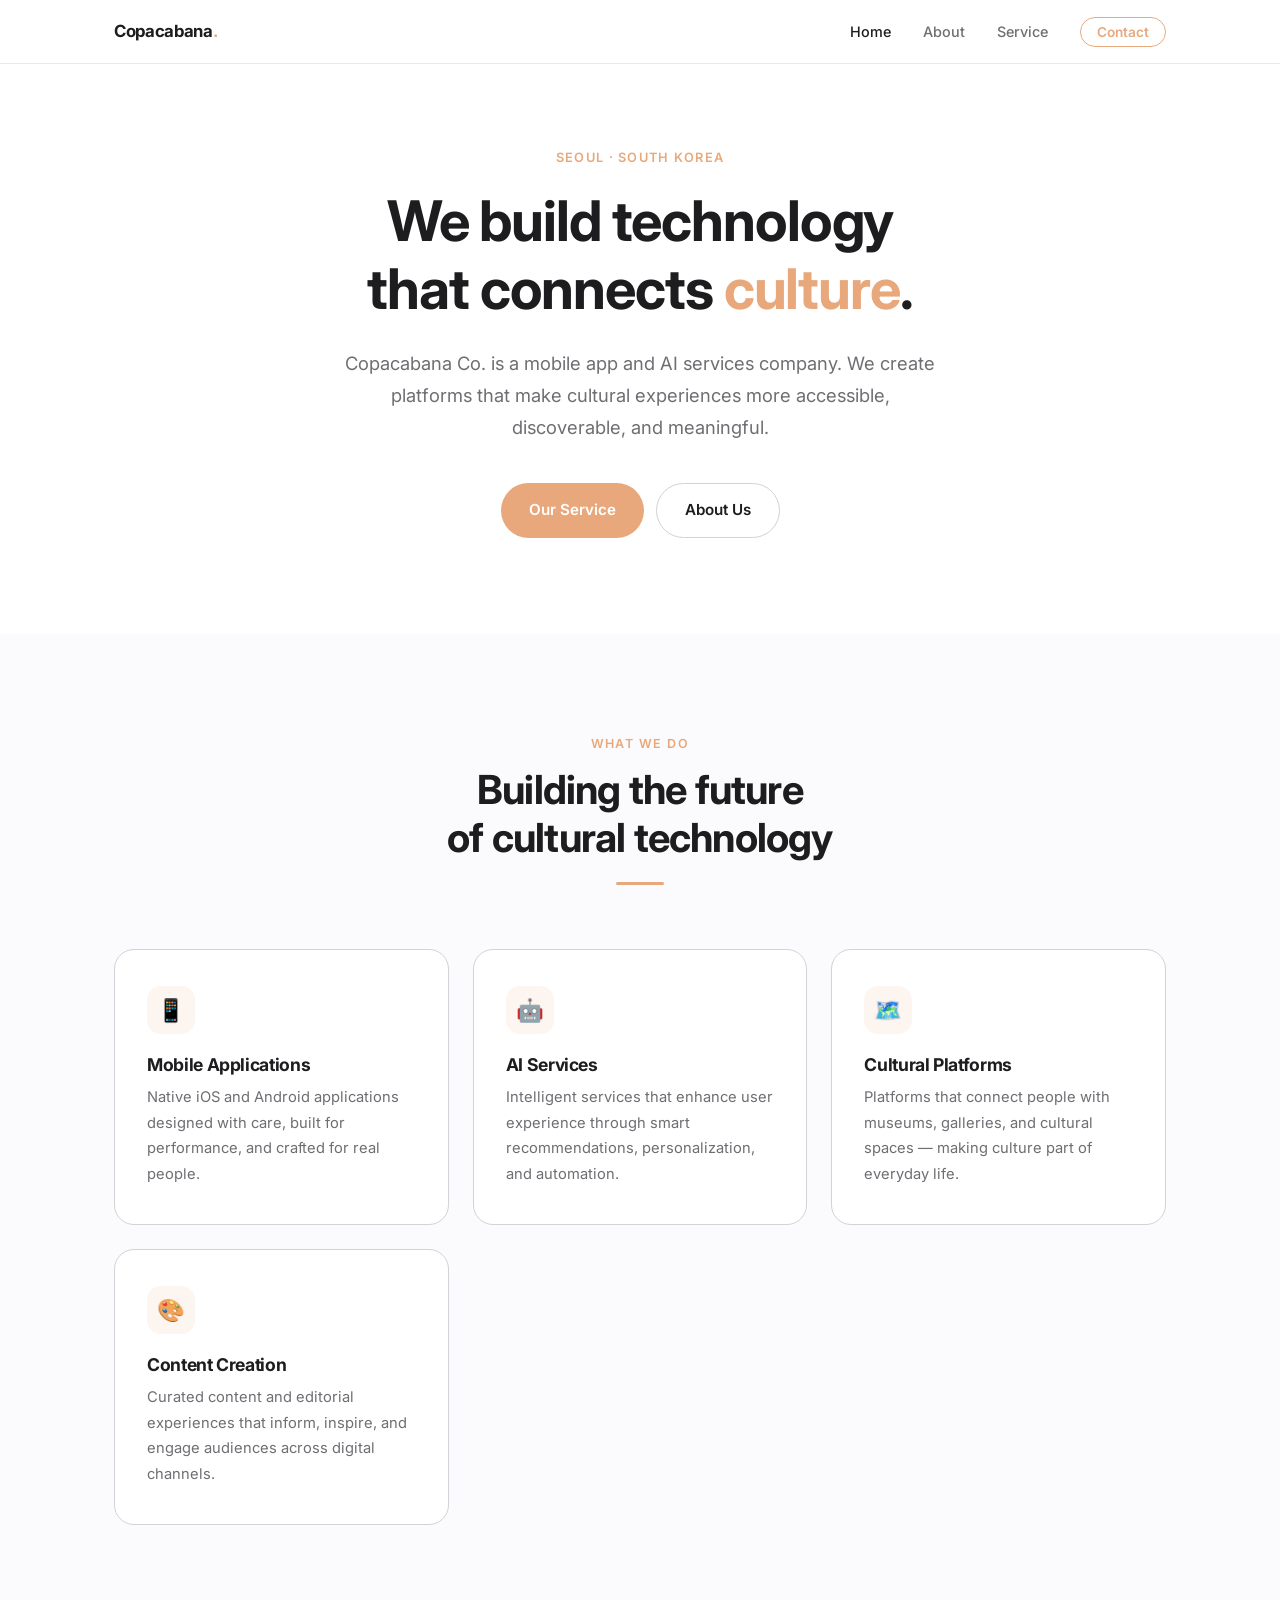
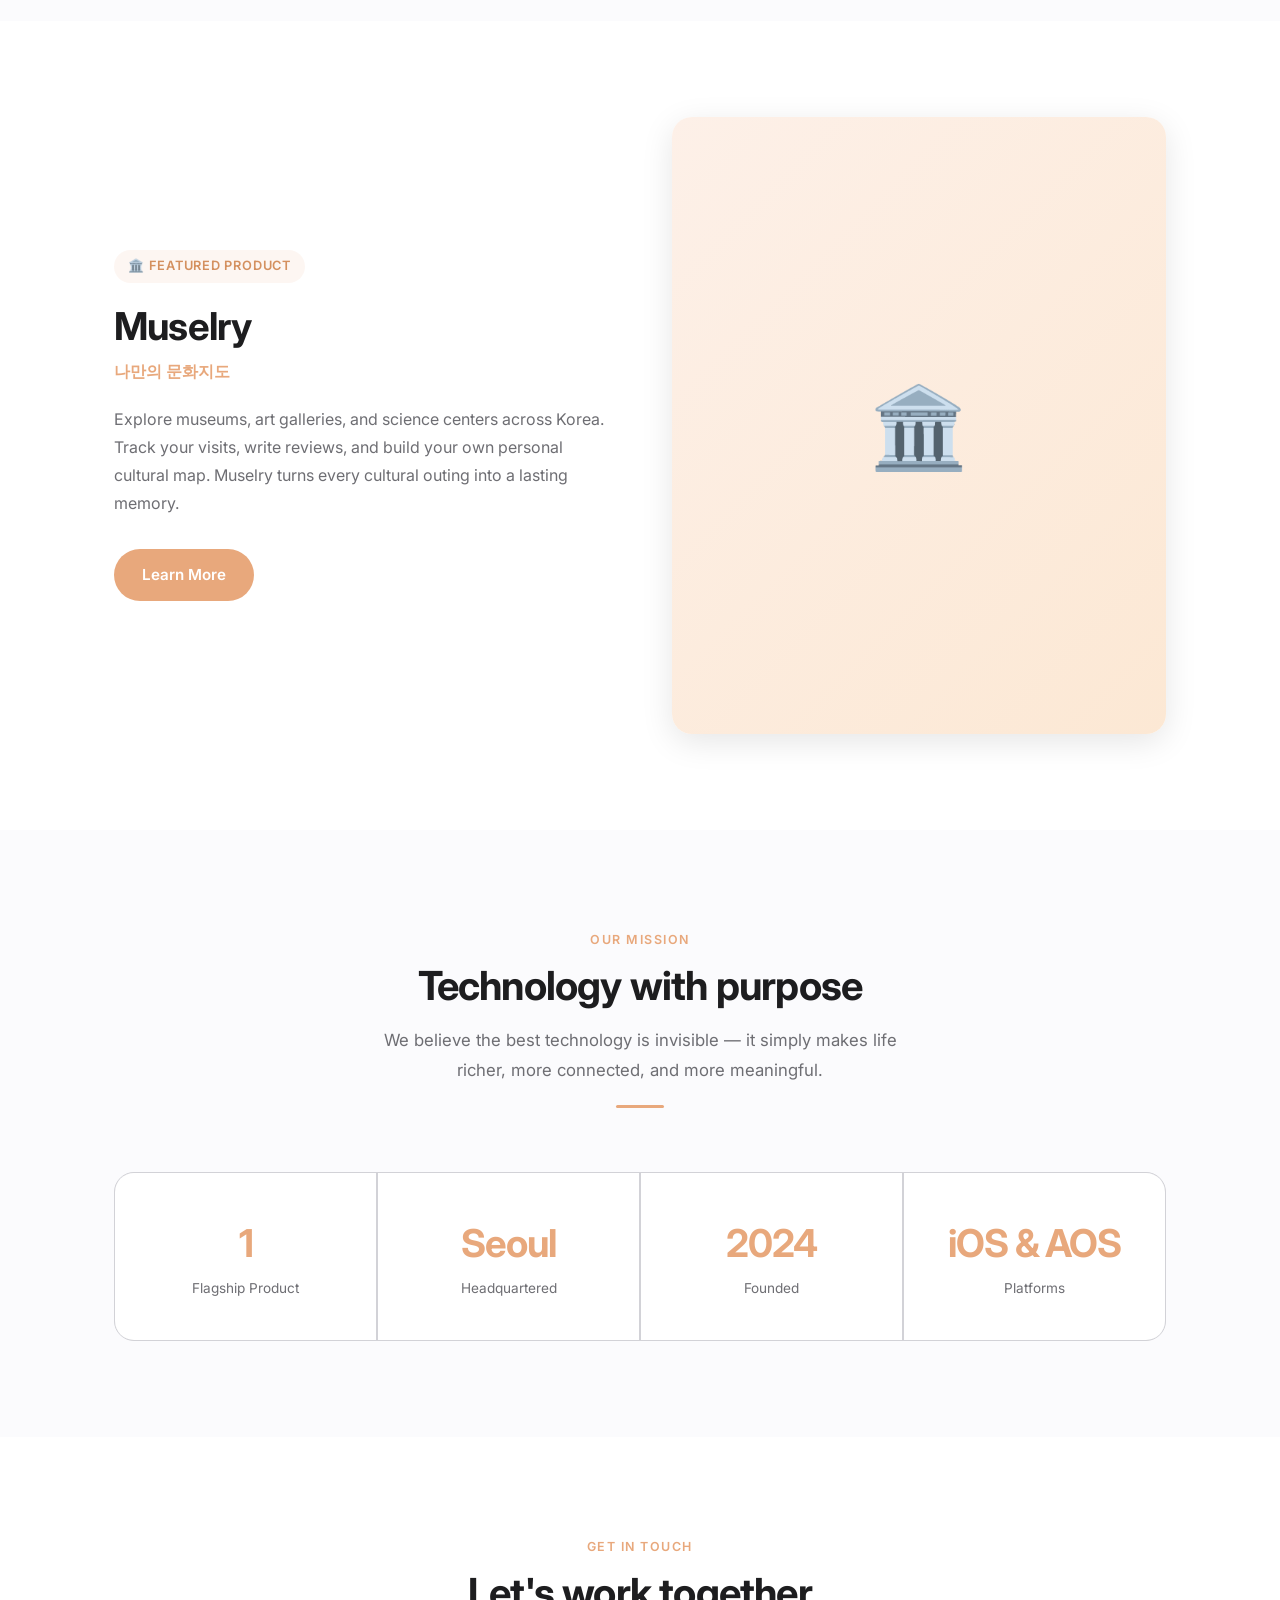
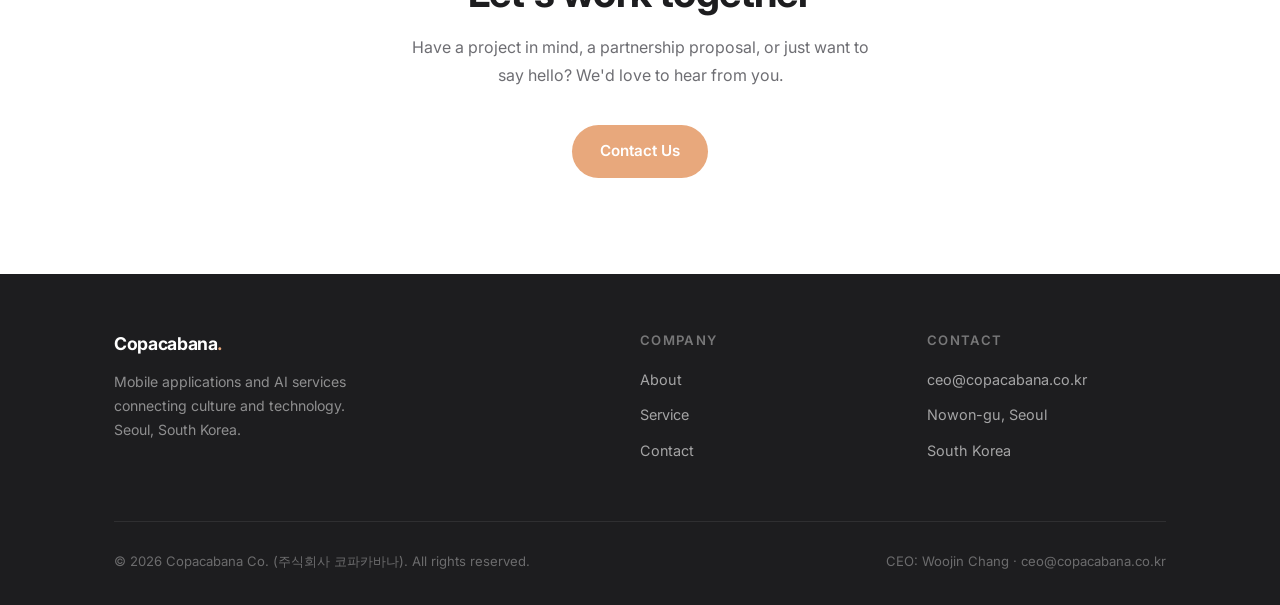
==== index.html @ 8cc41af8 "feat: initial commit — Copacabana Co. official website - index.html: Home page with hero, services, " ====
<!DOCTYPE html>
<html lang="en">
<head>
  <meta charset="UTF-8" />
  <meta name="viewport" content="width=device-width, initial-scale=1.0" />
  <title>Copacabana Co.</title>
  <meta name="description" content="Copacabana Co. develops AI services and cultural platforms including Muselry." />
  <meta name="author" content="Copacabana Co." />

  <!-- Open Graph -->
  <meta property="og:type"        content="website" />
  <meta property="og:url"         content="https://copacabana.co.kr/" />
  <meta property="og:title"       content="Copacabana Co." />
  <meta property="og:description" content="Copacabana Co. develops AI services and cultural platforms including Muselry." />
  <meta property="og:image"       content="https://copacabana.co.kr/assets/images/og-image.png" />

  <!-- Twitter Card -->
  <meta name="twitter:card"        content="summary_large_image" />
  <meta name="twitter:title"       content="Copacabana Co." />
  <meta name="twitter:description" content="Copacabana Co. develops AI services and cultural platforms including Muselry." />

  <!-- Favicon -->
  <link rel="icon" type="image/svg+xml" href="assets/images/favicon.svg" />

  <!-- Fonts -->
  <link rel="preconnect" href="https://fonts.googleapis.com" />
  <link rel="preconnect" href="https://fonts.gstatic.com" crossorigin />
  <link href="https://fonts.googleapis.com/css2?family=Inter:wght@400;500;600;700&display=swap" rel="stylesheet" />

  <!-- Stylesheet -->
  <link rel="stylesheet" href="assets/css/style.css" />
</head>
<body>

  <!-- ===== Navigation ===== -->
  <nav class="nav" role="navigation" aria-label="Main navigation">
    <div class="nav-inner">
      <a href="index.html" class="nav-logo">Copacabana<span>.</span></a>
      <ul class="nav-links" role="list">
        <li><a href="index.html" class="active">Home</a></li>
        <li><a href="about.html">About</a></li>
        <li><a href="service.html">Service</a></li>
        <li><a href="contact.html" class="nav-cta">Contact</a></li>
      </ul>
      <button class="nav-toggle" aria-label="Toggle menu" aria-expanded="false">
        <span></span><span></span><span></span>
      </button>
    </div>
  </nav>

  <!-- ===== Hero ===== -->
  <section class="hero">
    <div class="container">
      <span class="hero-eyebrow">Seoul · South Korea</span>
      <h1>We build technology<br>that connects <em>culture</em>.</h1>
      <p class="hero-desc">
        Copacabana Co. is a mobile app and AI services company.
        We create platforms that make cultural experiences more accessible, discoverable, and meaningful.
      </p>
      <div class="btn-group">
        <a href="service.html" class="btn btn-primary">Our Service</a>
        <a href="about.html" class="btn btn-secondary">About Us</a>
      </div>
    </div>
  </section>

  <!-- ===== What We Do ===== -->
  <section class="alt-bg">
    <div class="container">
      <div class="section-header">
        <span class="section-eyebrow">What We Do</span>
        <h2>Building the future<br>of cultural technology</h2>
        <div class="divider"></div>
      </div>
      <div class="card-grid">
        <div class="card">
          <div class="card-icon">📱</div>
          <h3>Mobile Applications</h3>
          <p>Native iOS and Android applications designed with care, built for performance, and crafted for real people.</p>
        </div>
        <div class="card">
          <div class="card-icon">🤖</div>
          <h3>AI Services</h3>
          <p>Intelligent services that enhance user experience through smart recommendations, personalization, and automation.</p>
        </div>
        <div class="card">
          <div class="card-icon">🗺️</div>
          <h3>Cultural Platforms</h3>
          <p>Platforms that connect people with museums, galleries, and cultural spaces — making culture part of everyday life.</p>
        </div>
        <div class="card">
          <div class="card-icon">🎨</div>
          <h3>Content Creation</h3>
          <p>Curated content and editorial experiences that inform, inspire, and engage audiences across digital channels.</p>
        </div>
      </div>
    </div>
  </section>

  <!-- ===== Muselry Feature ===== -->
  <section>
    <div class="container">
      <div class="muselry-block">
        <div class="muselry-content">
          <div class="muselry-badge">🏛️ Featured Product</div>
          <h2 class="muselry-title">Muselry</h2>
          <p class="muselry-subtitle">나만의 문화지도</p>
          <p class="muselry-desc">
            Explore museums, art galleries, and science centers across Korea.
            Track your visits, write reviews, and build your own personal cultural map.
            Muselry turns every cultural outing into a lasting memory.
          </p>
          <div class="btn-group" style="justify-content: flex-start;">
            <a href="service.html" class="btn btn-primary">Learn More</a>
          </div>
        </div>
        <div class="muselry-visual" aria-hidden="true">🏛️</div>
      </div>
    </div>
  </section>

  <!-- ===== Mission ===== -->
  <section class="alt-bg">
    <div class="container">
      <div class="section-header">
        <span class="section-eyebrow">Our Mission</span>
        <h2>Technology with purpose</h2>
        <p>We believe the best technology is invisible — it simply makes life richer, more connected, and more meaningful.</p>
        <div class="divider"></div>
      </div>
      <div class="stats-grid">
        <div class="stat-item">
          <span class="stat-number">1</span>
          <span class="stat-label">Flagship Product</span>
        </div>
        <div class="stat-item">
          <span class="stat-number">Seoul</span>
          <span class="stat-label">Headquartered</span>
        </div>
        <div class="stat-item">
          <span class="stat-number">2024</span>
          <span class="stat-label">Founded</span>
        </div>
        <div class="stat-item">
          <span class="stat-number">iOS &amp; AOS</span>
          <span class="stat-label">Platforms</span>
        </div>
      </div>
    </div>
  </section>

  <!-- ===== CTA ===== -->
  <section style="text-align: center;">
    <div class="container">
      <span class="section-eyebrow">Get in Touch</span>
      <h2 style="margin-bottom: 16px;">Let's work together</h2>
      <p style="max-width: 480px; margin: 0 auto 36px;">
        Have a project in mind, a partnership proposal, or just want to say hello?
        We'd love to hear from you.
      </p>
      <a href="contact.html" class="btn btn-primary">Contact Us</a>
    </div>
  </section>

  <!-- ===== Footer ===== -->
  <footer class="footer">
    <div class="container">
      <div class="footer-inner">
        <div class="footer-brand">
          <a href="index.html" class="nav-logo">Copacabana<span style="color: var(--accent);">.</span></a>
          <p>Mobile applications and AI services<br>connecting culture and technology.<br>Seoul, South Korea.</p>
        </div>
        <div class="footer-col">
          <h5>Company</h5>
          <ul>
            <li><a href="about.html">About</a></li>
            <li><a href="service.html">Service</a></li>
            <li><a href="contact.html">Contact</a></li>
          </ul>
        </div>
        <div class="footer-col">
          <h5>Contact</h5>
          <ul>
            <li><a href="mailto:ceo@copacabana.co.kr">ceo@copacabana.co.kr</a></li>
            <li><span style="font-size:0.9rem;">Nowon-gu, Seoul</span></li>
            <li><span style="font-size:0.9rem;">South Korea</span></li>
          </ul>
        </div>
      </div>
      <div class="footer-bottom">
        <p>© 2026 Copacabana Co. (주식회사 코파카바나). All rights reserved.</p>
        <p>CEO: Woojin Chang · <a href="mailto:ceo@copacabana.co.kr">ceo@copacabana.co.kr</a></p>
      </div>
    </div>
  </footer>

  <script src="assets/js/main.js"></script>
</body>
</html>
---- assets/css/style.css ----
/* ============================================================
   Copacabana Co. — Main Stylesheet
   Design: Apple-inspired, minimal, white base
   Accent: #E8A87C
   Font: Inter (Google Fonts, OFL license)
   ============================================================ */

/* ---------- Reset & Base ---------- */
*, *::before, *::after {
  box-sizing: border-box;
  margin: 0;
  padding: 0;
}

:root {
  --accent:       #E8A87C;
  --accent-dark:  #d4905f;
  --text-primary: #1d1d1f;
  --text-secondary: #6e6e73;
  --text-tertiary: #a1a1a6;
  --bg-white:     #ffffff;
  --bg-light:     #f5f5f7;
  --bg-section:   #fbfbfd;
  --border:       #d2d2d7;
  --radius-sm:    8px;
  --radius-md:    14px;
  --radius-lg:    20px;
  --shadow-sm:    0 2px 8px rgba(0,0,0,0.06);
  --shadow-md:    0 8px 32px rgba(0,0,0,0.10);
  --max-width:    1100px;
  --nav-height:   64px;
  --transition:   0.25s cubic-bezier(0.4, 0, 0.2, 1);
}

html {
  scroll-behavior: smooth;
  -webkit-text-size-adjust: 100%;
}

body {
  font-family: 'Inter', -apple-system, BlinkMacSystemFont, 'Segoe UI', sans-serif;
  font-size: 16px;
  line-height: 1.6;
  color: var(--text-primary);
  background: var(--bg-white);
  -webkit-font-smoothing: antialiased;
}

a {
  color: inherit;
  text-decoration: none;
}

img {
  max-width: 100%;
  display: block;
}

ul, ol {
  list-style: none;
}

/* ---------- Typography ---------- */
h1, h2, h3, h4 {
  font-weight: 700;
  letter-spacing: -0.02em;
  line-height: 1.2;
}

h1 { font-size: clamp(2rem, 5vw, 3.5rem); }
h2 { font-size: clamp(1.6rem, 3.5vw, 2.5rem); }
h3 { font-size: clamp(1.2rem, 2.5vw, 1.6rem); }
h4 { font-size: 1.1rem; }

p {
  color: var(--text-secondary);
  line-height: 1.75;
}

/* ---------- Layout ---------- */
.container {
  width: 100%;
  max-width: var(--max-width);
  margin: 0 auto;
  padding: 0 24px;
}

section {
  padding: 96px 0;
}

section.alt-bg {
  background: var(--bg-section);
}

/* ---------- Navigation ---------- */
.nav {
  position: fixed;
  top: 0;
  left: 0;
  right: 0;
  height: var(--nav-height);
  background: rgba(255, 255, 255, 0.85);
  backdrop-filter: saturate(180%) blur(20px);
  -webkit-backdrop-filter: saturate(180%) blur(20px);
  border-bottom: 1px solid rgba(210, 210, 215, 0.5);
  z-index: 1000;
  transition: background var(--transition);
}

.nav-inner {
  display: flex;
  align-items: center;
  justify-content: space-between;
  height: 100%;
  max-width: var(--max-width);
  margin: 0 auto;
  padding: 0 24px;
}

.nav-logo {
  font-size: 1.05rem;
  font-weight: 700;
  letter-spacing: -0.02em;
  color: var(--text-primary);
}

.nav-logo span {
  color: var(--accent);
}

.nav-links {
  display: flex;
  align-items: center;
  gap: 32px;
}

.nav-links a {
  font-size: 0.9rem;
  font-weight: 500;
  color: var(--text-secondary);
  transition: color var(--transition);
}

.nav-links a:hover,
.nav-links a.active {
  color: var(--text-primary);
}

.nav-cta {
  font-size: 0.85rem !important;
  font-weight: 600 !important;
  color: var(--accent) !important;
  border: 1.5px solid var(--accent);
  padding: 6px 16px;
  border-radius: 20px;
  transition: background var(--transition), color var(--transition) !important;
}

.nav-cta:hover {
  background: var(--accent) !important;
  color: #fff !important;
}

/* Hamburger */
.nav-toggle {
  display: none;
  flex-direction: column;
  gap: 5px;
  cursor: pointer;
  background: none;
  border: none;
  padding: 4px;
}

.nav-toggle span {
  display: block;
  width: 22px;
  height: 2px;
  background: var(--text-primary);
  border-radius: 2px;
  transition: transform var(--transition), opacity var(--transition);
}

/* ---------- Hero ---------- */
.hero {
  padding: calc(var(--nav-height) + 80px) 0 96px;
  text-align: center;
  background: var(--bg-white);
}

.hero-eyebrow {
  display: inline-block;
  font-size: 0.8rem;
  font-weight: 600;
  letter-spacing: 0.1em;
  text-transform: uppercase;
  color: var(--accent);
  margin-bottom: 20px;
}

.hero h1 {
  margin-bottom: 24px;
  color: var(--text-primary);
}

.hero h1 em {
  font-style: normal;
  color: var(--accent);
}

.hero-desc {
  font-size: 1.15rem;
  max-width: 600px;
  margin: 0 auto 40px;
  color: var(--text-secondary);
}

.btn-group {
  display: flex;
  gap: 12px;
  justify-content: center;
  flex-wrap: wrap;
}

.btn {
  display: inline-flex;
  align-items: center;
  gap: 8px;
  padding: 14px 28px;
  border-radius: 980px;
  font-size: 0.95rem;
  font-weight: 600;
  cursor: pointer;
  transition: all var(--transition);
  border: none;
  text-decoration: none;
}

.btn-primary {
  background: var(--accent);
  color: #fff;
}

.btn-primary:hover {
  background: var(--accent-dark);
  transform: translateY(-1px);
  box-shadow: 0 6px 20px rgba(232, 168, 124, 0.4);
}

.btn-secondary {
  background: transparent;
  color: var(--text-primary);
  border: 1.5px solid var(--border);
}

.btn-secondary:hover {
  border-color: var(--text-secondary);
  transform: translateY(-1px);
}

/* ---------- Section Header ---------- */
.section-header {
  text-align: center;
  margin-bottom: 64px;
}

.section-eyebrow {
  display: inline-block;
  font-size: 0.78rem;
  font-weight: 600;
  letter-spacing: 0.12em;
  text-transform: uppercase;
  color: var(--accent);
  margin-bottom: 12px;
}

.section-header h2 {
  margin-bottom: 16px;
}

.section-header p {
  max-width: 560px;
  margin: 0 auto;
  font-size: 1.05rem;
}

/* ---------- Cards ---------- */
.card-grid {
  display: grid;
  grid-template-columns: repeat(auto-fit, minmax(280px, 1fr));
  gap: 24px;
}

.card {
  background: var(--bg-white);
  border: 1px solid var(--border);
  border-radius: var(--radius-lg);
  padding: 36px 32px;
  transition: box-shadow var(--transition), transform var(--transition);
}

.card:hover {
  box-shadow: var(--shadow-md);
  transform: translateY(-4px);
}

.card-icon {
  width: 48px;
  height: 48px;
  border-radius: var(--radius-md);
  background: rgba(232, 168, 124, 0.12);
  display: flex;
  align-items: center;
  justify-content: center;
  margin-bottom: 20px;
  font-size: 1.4rem;
}

.card h3 {
  font-size: 1.1rem;
  margin-bottom: 10px;
}

.card p {
  font-size: 0.92rem;
}

/* ---------- Service Feature Block ---------- */
.feature-list {
  display: grid;
  grid-template-columns: repeat(auto-fit, minmax(240px, 1fr));
  gap: 20px;
  margin-top: 48px;
}

.feature-item {
  display: flex;
  gap: 16px;
  align-items: flex-start;
  padding: 24px;
  background: var(--bg-white);
  border: 1px solid var(--border);
  border-radius: var(--radius-md);
  transition: box-shadow var(--transition);
}

.feature-item:hover {
  box-shadow: var(--shadow-sm);
}

.feature-icon {
  font-size: 1.5rem;
  flex-shrink: 0;
  margin-top: 2px;
}

.feature-text h4 {
  font-size: 0.95rem;
  margin-bottom: 6px;
}

.feature-text p {
  font-size: 0.85rem;
  line-height: 1.6;
}

/* ---------- Muselry Hero Block ---------- */
.muselry-block {
  display: grid;
  grid-template-columns: 1fr 1fr;
  gap: 64px;
  align-items: center;
}

.muselry-badge {
  display: inline-flex;
  align-items: center;
  gap: 8px;
  background: rgba(232, 168, 124, 0.1);
  color: var(--accent-dark);
  font-size: 0.8rem;
  font-weight: 600;
  letter-spacing: 0.06em;
  text-transform: uppercase;
  padding: 6px 14px;
  border-radius: 20px;
  margin-bottom: 20px;
}

.muselry-title {
  font-size: clamp(1.8rem, 3vw, 2.8rem);
  margin-bottom: 8px;
}

.muselry-subtitle {
  font-size: 1rem;
  color: var(--accent);
  font-weight: 600;
  margin-bottom: 20px;
}

.muselry-desc {
  font-size: 1rem;
  margin-bottom: 32px;
}

.muselry-visual {
  background: linear-gradient(135deg, #fdf0e8 0%, #fce8d4 100%);
  border-radius: var(--radius-lg);
  aspect-ratio: 4/5;
  display: flex;
  align-items: center;
  justify-content: center;
  font-size: 5rem;
  box-shadow: var(--shadow-md);
}

/* ---------- Stats ---------- */
.stats-grid {
  display: grid;
  grid-template-columns: repeat(auto-fit, minmax(180px, 1fr));
  gap: 2px;
  background: var(--border);
  border: 1px solid var(--border);
  border-radius: var(--radius-lg);
  overflow: hidden;
}

.stat-item {
  background: var(--bg-white);
  padding: 40px 32px;
  text-align: center;
}

.stat-number {
  font-size: 2.4rem;
  font-weight: 700;
  color: var(--accent);
  letter-spacing: -0.03em;
  display: block;
}

.stat-label {
  font-size: 0.85rem;
  color: var(--text-secondary);
  margin-top: 4px;
}

/* ---------- Contact ---------- */
.contact-grid {
  display: grid;
  grid-template-columns: 1fr 1fr;
  gap: 64px;
  align-items: start;
}

.contact-info-item {
  display: flex;
  gap: 16px;
  margin-bottom: 28px;
}

.contact-info-icon {
  width: 44px;
  height: 44px;
  border-radius: var(--radius-sm);
  background: rgba(232, 168, 124, 0.1);
  display: flex;
  align-items: center;
  justify-content: center;
  font-size: 1.2rem;
  flex-shrink: 0;
}

.contact-info-text strong {
  display: block;
  font-size: 0.85rem;
  font-weight: 600;
  color: var(--text-tertiary);
  text-transform: uppercase;
  letter-spacing: 0.08em;
  margin-bottom: 4px;
}

.contact-info-text span {
  font-size: 0.95rem;
  color: var(--text-primary);
}

.contact-form {
  background: var(--bg-light);
  border-radius: var(--radius-lg);
  padding: 40px;
}

.contact-form h3 {
  font-size: 1.2rem;
  margin-bottom: 24px;
}

.form-group {
  margin-bottom: 16px;
}

.form-group label {
  display: block;
  font-size: 0.85rem;
  font-weight: 500;
  color: var(--text-secondary);
  margin-bottom: 6px;
}

.form-group input,
.form-group textarea {
  width: 100%;
  padding: 12px 16px;
  border: 1px solid var(--border);
  border-radius: var(--radius-sm);
  font-family: inherit;
  font-size: 0.95rem;
  color: var(--text-primary);
  background: var(--bg-white);
  transition: border-color var(--transition), box-shadow var(--transition);
  outline: none;
}

.form-group input:focus,
.form-group textarea:focus {
  border-color: var(--accent);
  box-shadow: 0 0 0 3px rgba(232, 168, 124, 0.15);
}

.form-group textarea {
  resize: vertical;
  min-height: 120px;
}

/* ---------- Page Hero (inner pages) ---------- */
.page-hero {
  padding: calc(var(--nav-height) + 64px) 0 64px;
  background: var(--bg-section);
  text-align: center;
  border-bottom: 1px solid var(--border);
}

.page-hero h1 {
  font-size: clamp(1.8rem, 4vw, 2.8rem);
  margin-bottom: 16px;
}

.page-hero p {
  font-size: 1.05rem;
  max-width: 520px;
  margin: 0 auto;
}

/* ---------- Timeline ---------- */
.timeline {
  position: relative;
  padding-left: 32px;
  max-width: 640px;
  margin: 0 auto;
}

.timeline::before {
  content: '';
  position: absolute;
  left: 8px;
  top: 8px;
  bottom: 8px;
  width: 2px;
  background: var(--border);
}

.timeline-item {
  position: relative;
  margin-bottom: 36px;
}

.timeline-item::before {
  content: '';
  position: absolute;
  left: -28px;
  top: 6px;
  width: 10px;
  height: 10px;
  border-radius: 50%;
  background: var(--accent);
  border: 2px solid var(--bg-white);
  box-shadow: 0 0 0 2px var(--accent);
}

.timeline-year {
  font-size: 0.78rem;
  font-weight: 700;
  letter-spacing: 0.08em;
  color: var(--accent);
  text-transform: uppercase;
  margin-bottom: 4px;
}

.timeline-item h4 {
  font-size: 1rem;
  margin-bottom: 6px;
}

.timeline-item p {
  font-size: 0.9rem;
}

/* ---------- Footer ---------- */
.footer {
  background: var(--text-primary);
  color: rgba(255,255,255,0.6);
  padding: 56px 0 32px;
}

.footer-inner {
  display: grid;
  grid-template-columns: 2fr 1fr 1fr;
  gap: 48px;
  margin-bottom: 48px;
}

.footer-brand .nav-logo {
  color: #fff;
  font-size: 1.1rem;
  display: inline-block;
  margin-bottom: 12px;
}

.footer-brand p {
  font-size: 0.88rem;
  color: rgba(255,255,255,0.5);
  max-width: 280px;
  line-height: 1.7;
}

.footer-col h5 {
  font-size: 0.82rem;
  font-weight: 600;
  letter-spacing: 0.1em;
  text-transform: uppercase;
  color: rgba(255,255,255,0.4);
  margin-bottom: 16px;
}

.footer-col ul li {
  margin-bottom: 10px;
}

.footer-col ul li a {
  font-size: 0.9rem;
  color: rgba(255,255,255,0.6);
  transition: color var(--transition);
}

.footer-col ul li a:hover {
  color: #fff;
}

.footer-bottom {
  border-top: 1px solid rgba(255,255,255,0.08);
  padding-top: 28px;
  display: flex;
  align-items: center;
  justify-content: space-between;
  flex-wrap: wrap;
  gap: 12px;
}

.footer-bottom p {
  font-size: 0.82rem;
  color: rgba(255,255,255,0.35);
}

.footer-bottom a {
  color: rgba(255,255,255,0.35);
  transition: color var(--transition);
}

.footer-bottom a:hover {
  color: rgba(255,255,255,0.7);
}

/* ---------- Divider ---------- */
.divider {
  width: 48px;
  height: 3px;
  background: var(--accent);
  border-radius: 2px;
  margin: 20px auto 0;
}

/* ---------- Responsive ---------- */
@media (max-width: 900px) {
  .muselry-block,
  .contact-grid {
    grid-template-columns: 1fr;
    gap: 40px;
  }

  .muselry-visual {
    aspect-ratio: 16/9;
    font-size: 4rem;
  }

  .footer-inner {
    grid-template-columns: 1fr 1fr;
  }

  .footer-brand {
    grid-column: 1 / -1;
  }
}

@media (max-width: 640px) {
  section {
    padding: 64px 0;
  }

  .nav-links {
    display: none;
    position: fixed;
    top: var(--nav-height);
    left: 0;
    right: 0;
    background: rgba(255,255,255,0.97);
    backdrop-filter: blur(20px);
    flex-direction: column;
    gap: 0;
    padding: 16px 0 24px;
    border-bottom: 1px solid var(--border);
  }

  .nav-links.open {
    display: flex;
  }

  .nav-links a {
    padding: 14px 24px;
    font-size: 1rem;
    width: 100%;
  }

  .nav-cta {
    margin: 8px 24px 0;
    text-align: center;
    border-radius: var(--radius-sm) !important;
    padding: 12px 24px !important;
  }

  .nav-toggle {
    display: flex;
  }

  .footer-inner {
    grid-template-columns: 1fr;
    gap: 32px;
  }

  .stats-grid {
    grid-template-columns: 1fr 1fr;
  }

  .card-grid {
    grid-template-columns: 1fr;
  }
}
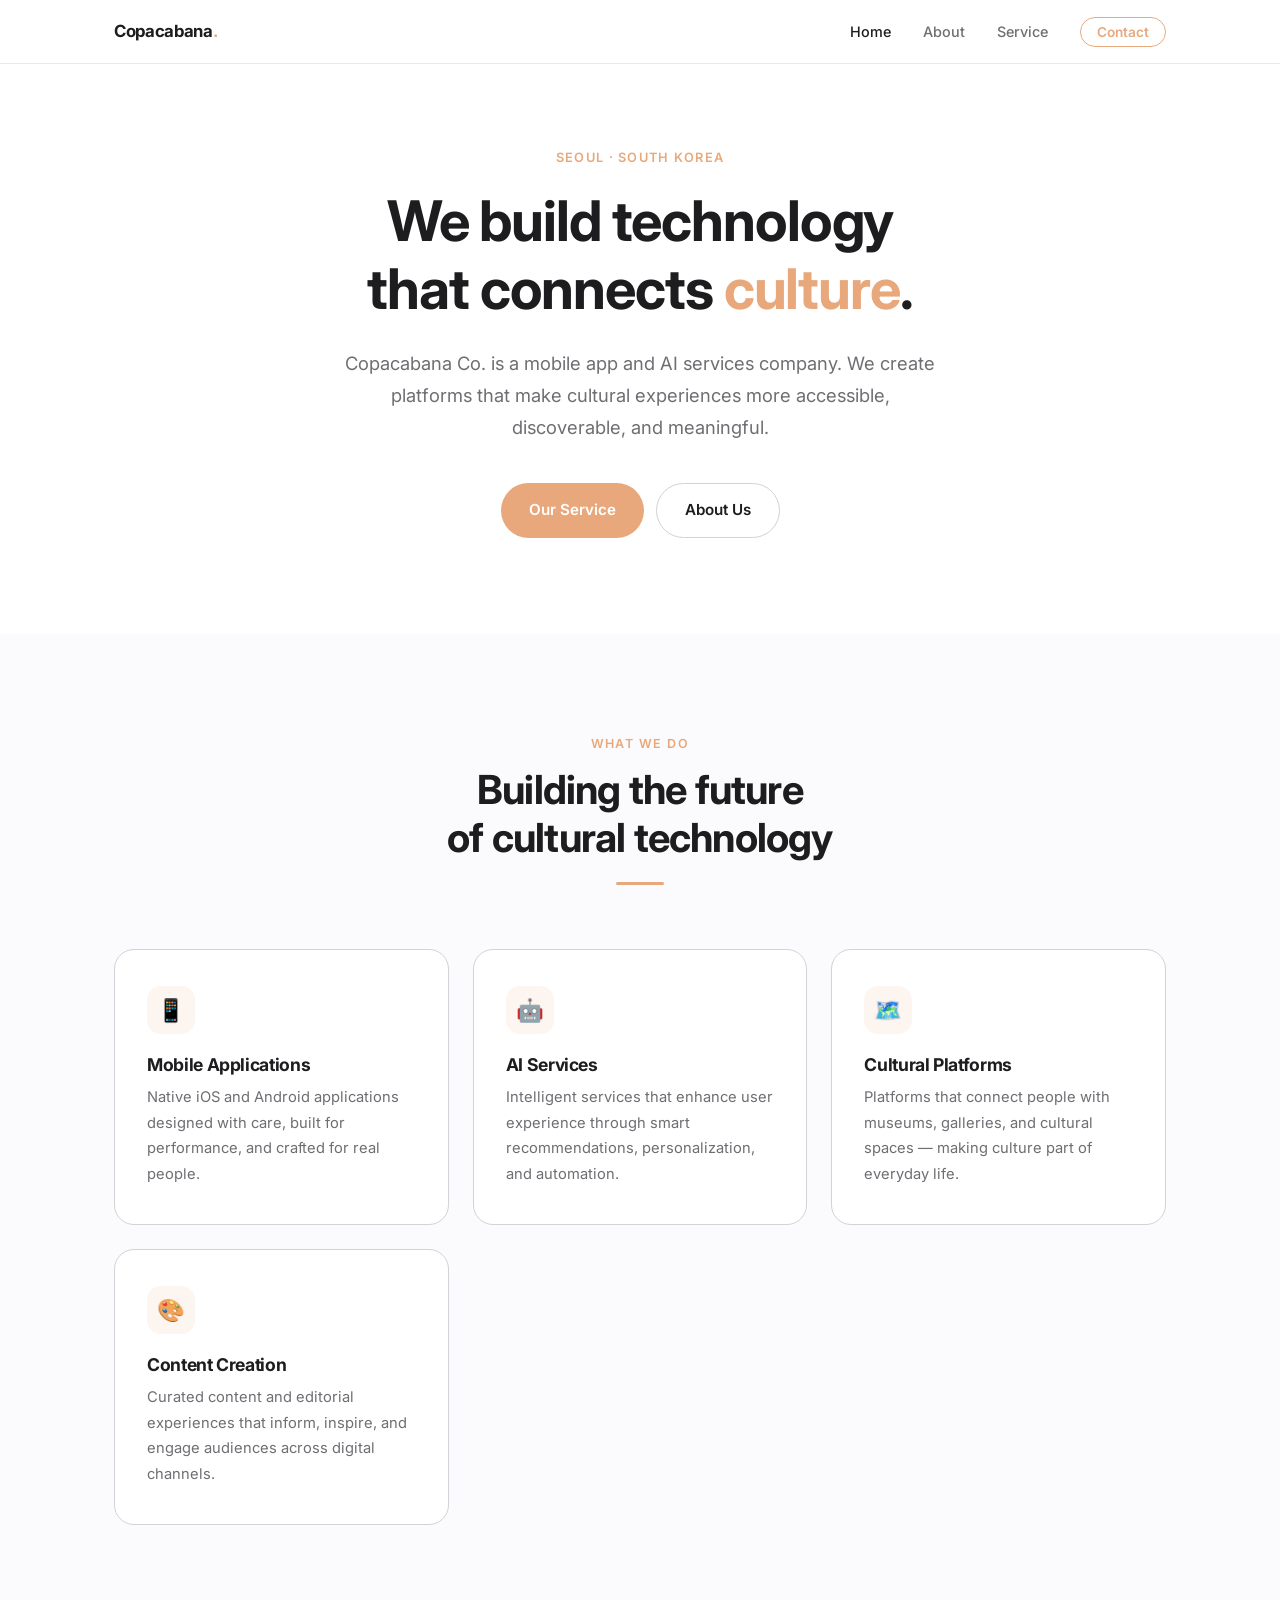
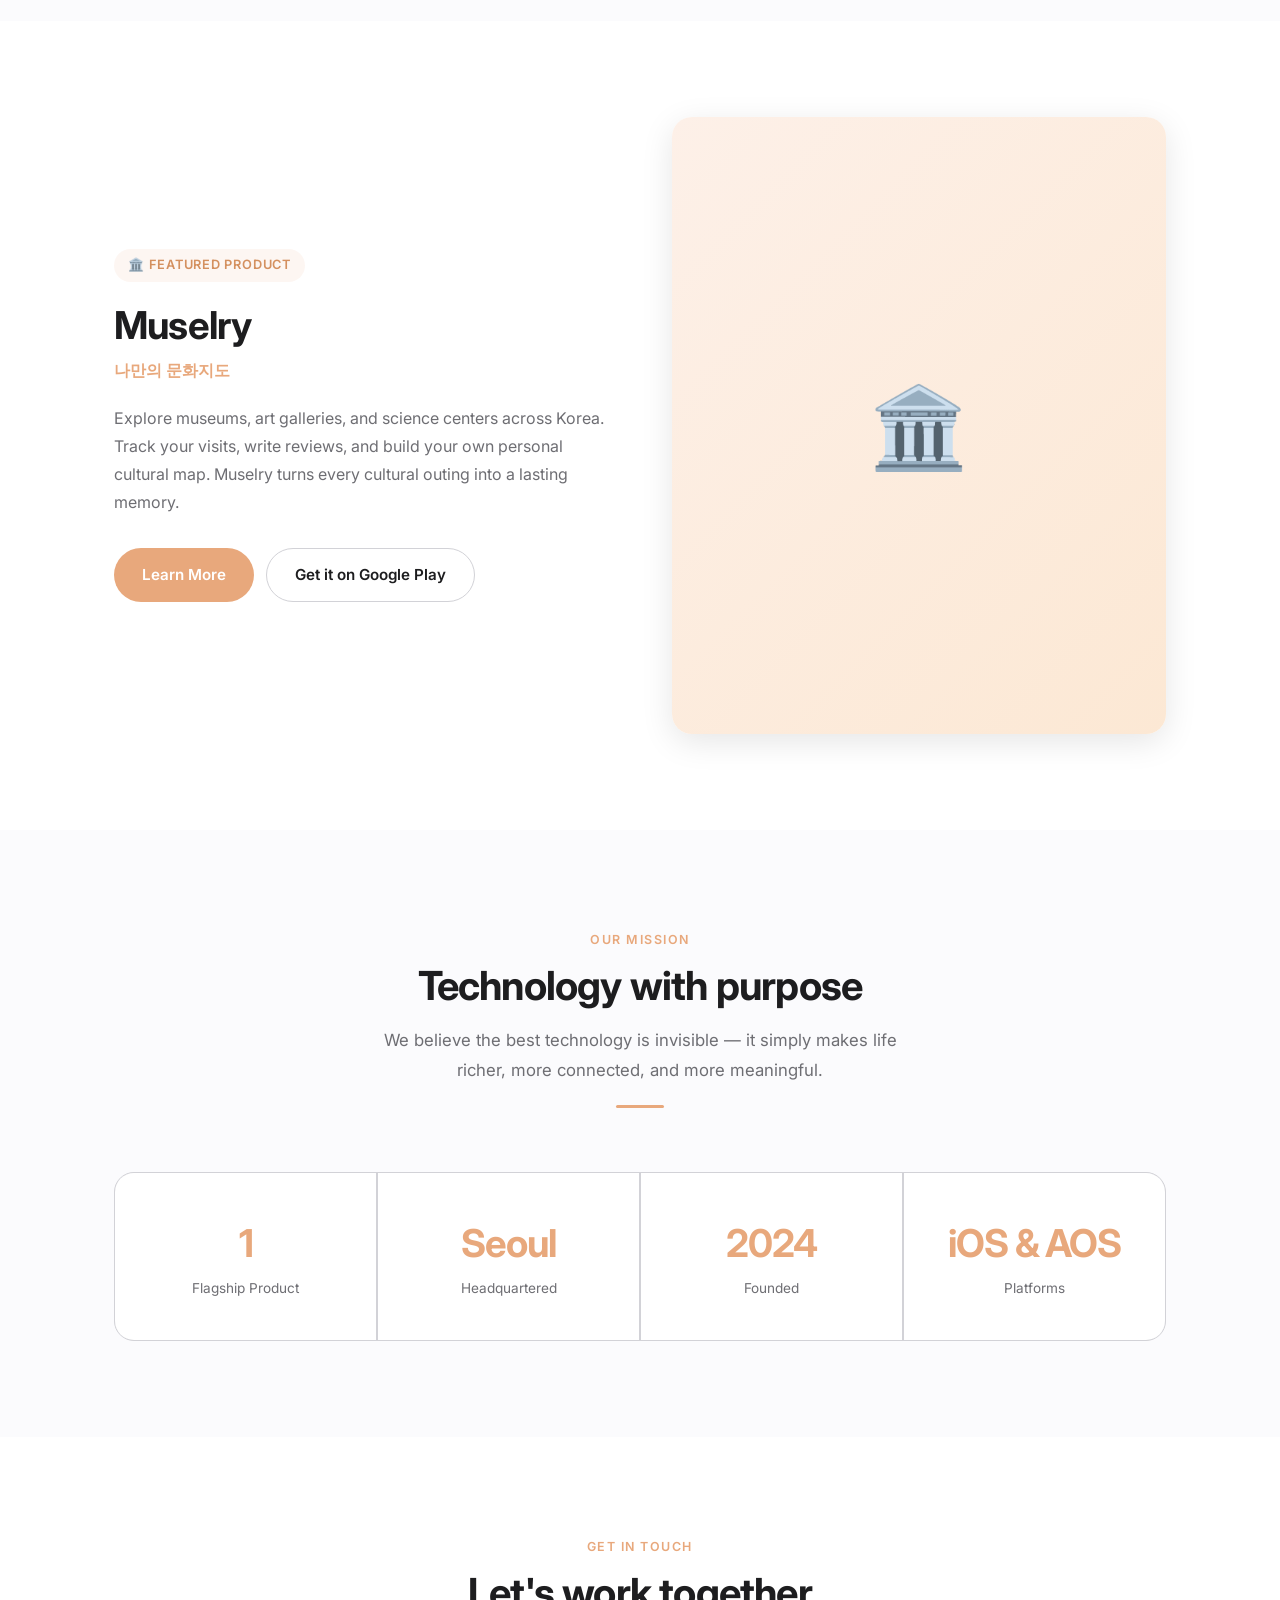
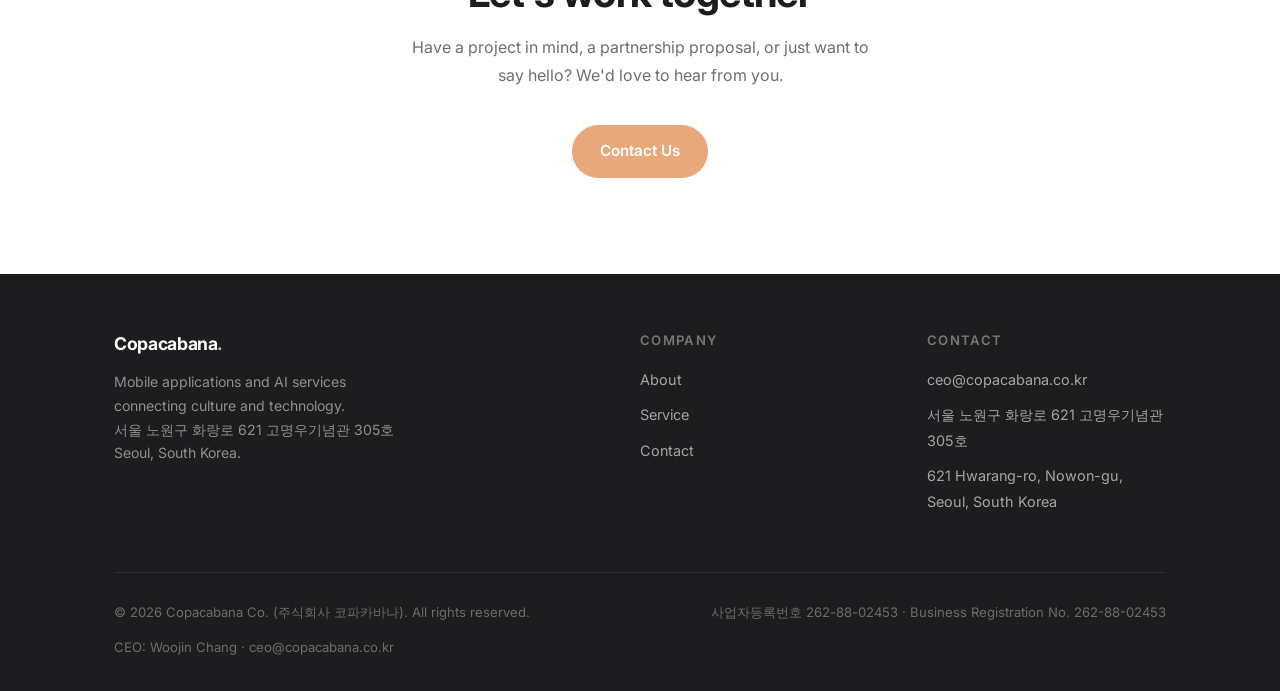
==== commit af8574e1: "feat: Add Google Play link and business registration number for Apple review - [A] index.html: Add '" ====
--- a/index.html
+++ b/index.html
@@ -112,6 +112,10 @@
           </p>
           <div class="btn-group" style="justify-content: flex-start;">
             <a href="service.html" class="btn btn-primary">Learn More</a>
+            <a href="https://play.google.com/store/apps/details?id=com.muselry.muselry"
+               target="_blank"
+               rel="noopener"
+               class="btn btn-secondary">Get it on Google Play</a>
           </div>
         </div>
         <div class="muselry-visual" aria-hidden="true">🏛️</div>
@@ -168,7 +172,7 @@
       <div class="footer-inner">
         <div class="footer-brand">
           <a href="index.html" class="nav-logo">Copacabana<span style="color: var(--accent);">.</span></a>
-          <p>Mobile applications and AI services<br>connecting culture and technology.<br>Seoul, South Korea.</p>
+          <p>Mobile applications and AI services<br>connecting culture and technology.<br>서울 노원구 화랑로 621 고명우기념관 305호<br>Seoul, South Korea.</p>
         </div>
         <div class="footer-col">
           <h5>Company</h5>
@@ -182,13 +186,14 @@
           <h5>Contact</h5>
           <ul>
             <li><a href="mailto:ceo@copacabana.co.kr">ceo@copacabana.co.kr</a></li>
-            <li><span style="font-size:0.9rem;">Nowon-gu, Seoul</span></li>
-            <li><span style="font-size:0.9rem;">South Korea</span></li>
+            <li><span style="font-size:0.9rem;">서울 노원구 화랑로 621 고명우기념관 305호</span></li>
+            <li><span style="font-size:0.9rem;">621 Hwarang-ro, Nowon-gu, Seoul, South Korea</span></li>
           </ul>
         </div>
       </div>
       <div class="footer-bottom">
         <p>© 2026 Copacabana Co. (주식회사 코파카바나). All rights reserved.</p>
+        <p>사업자등록번호 262-88-02453 · Business Registration No. 262-88-02453</p>
         <p>CEO: Woojin Chang · <a href="mailto:ceo@copacabana.co.kr">ceo@copacabana.co.kr</a></p>
       </div>
     </div>
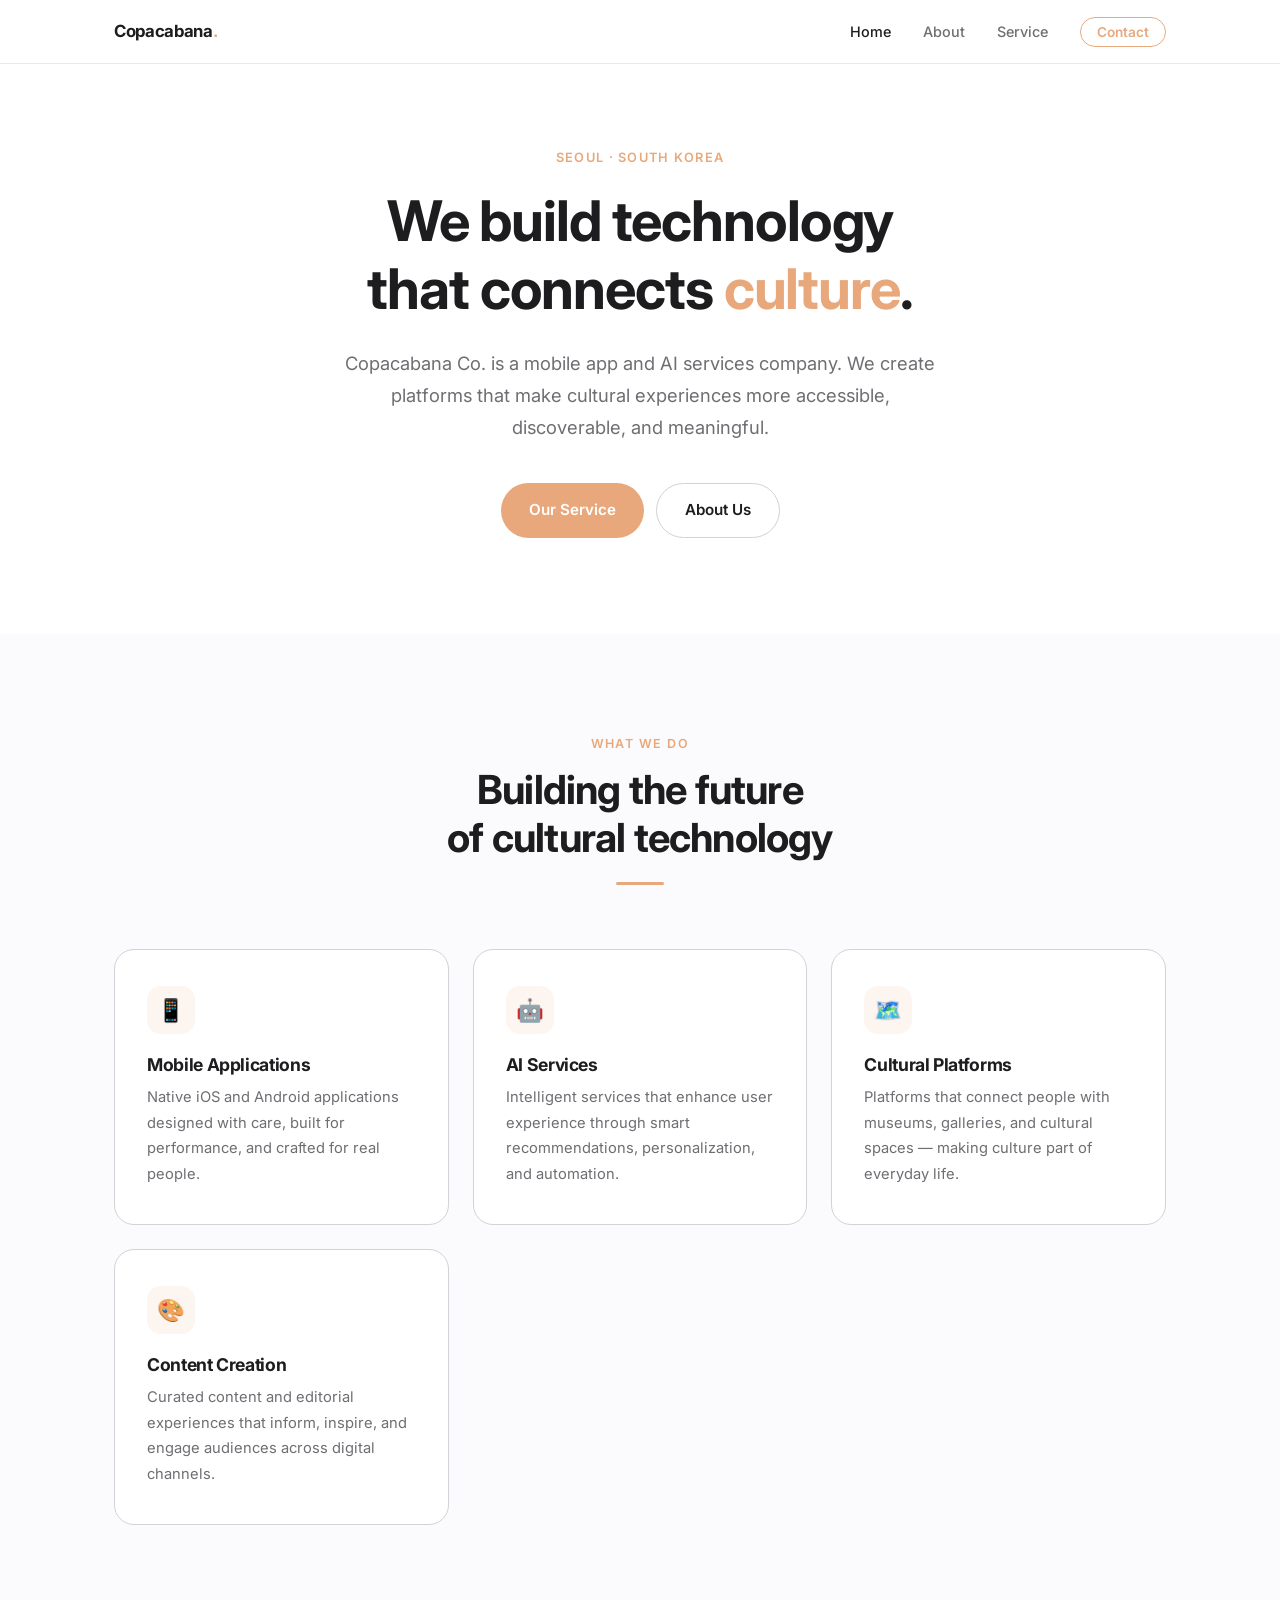
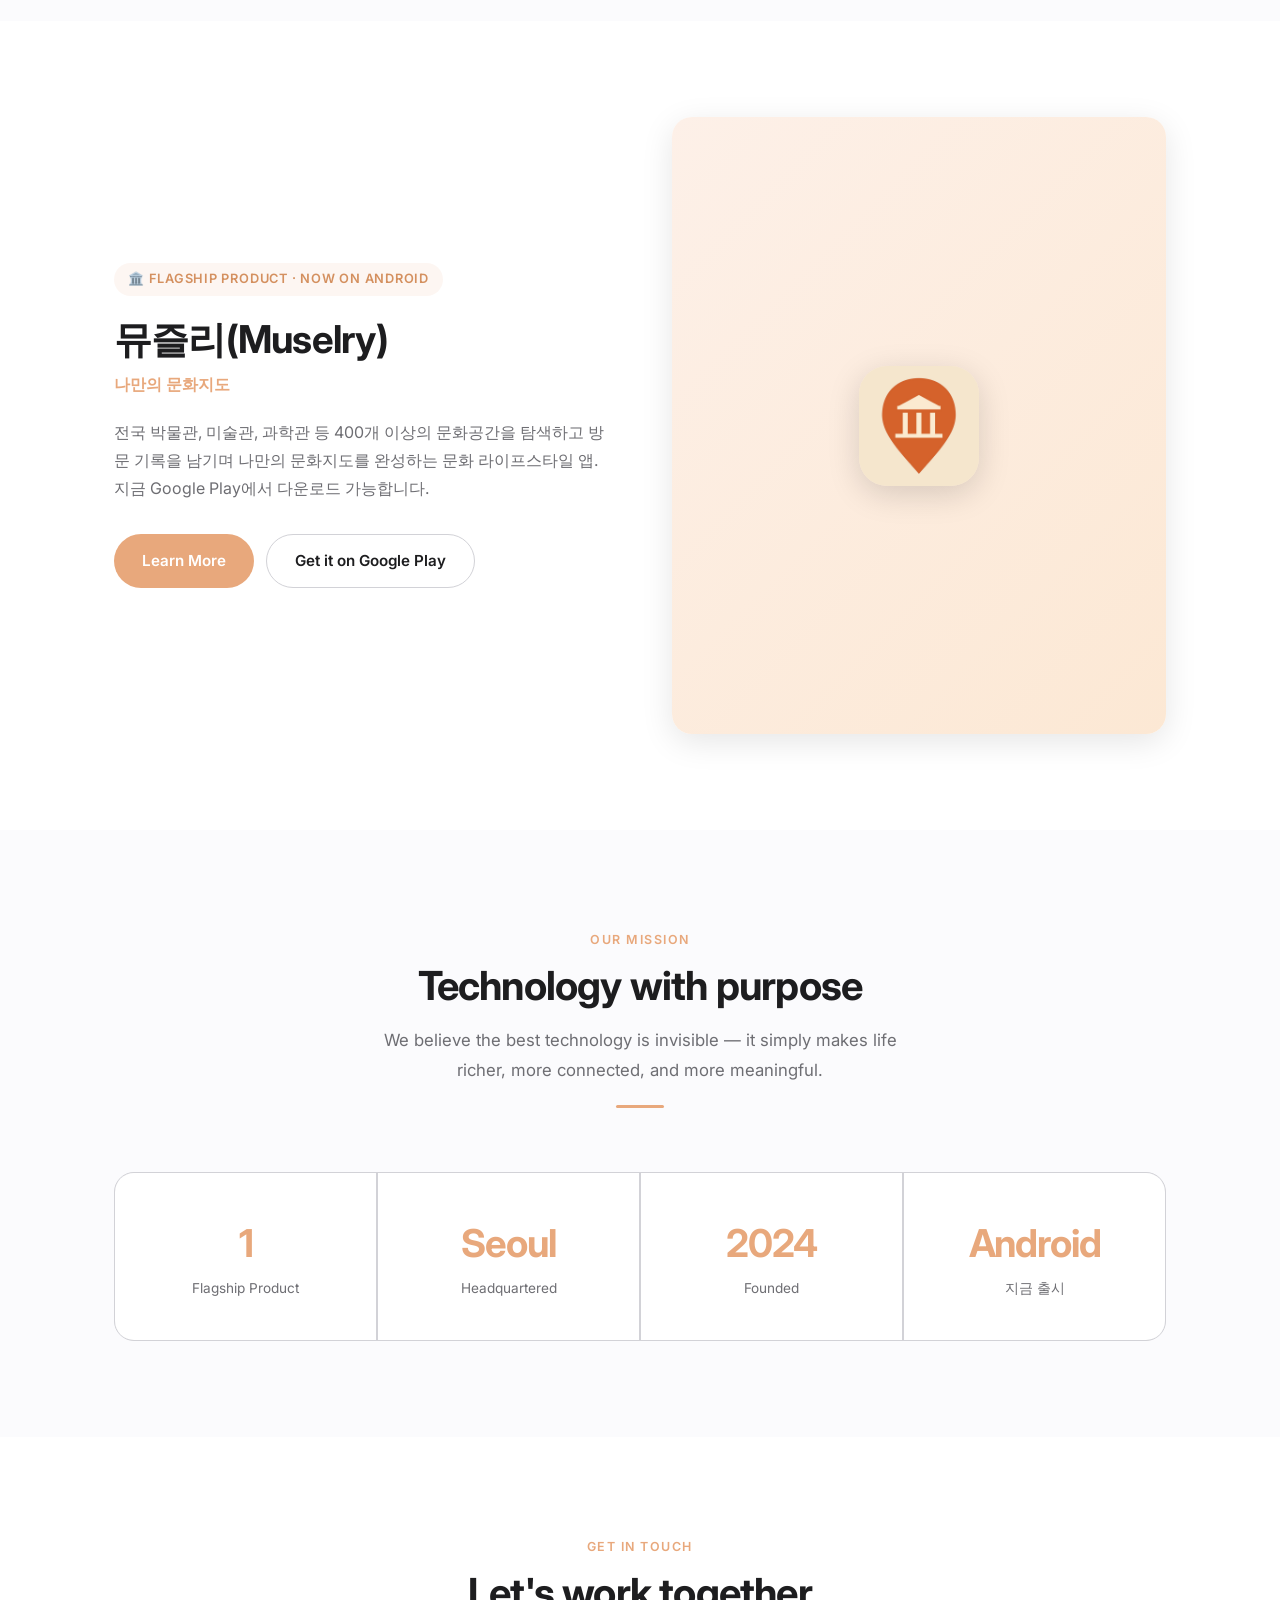
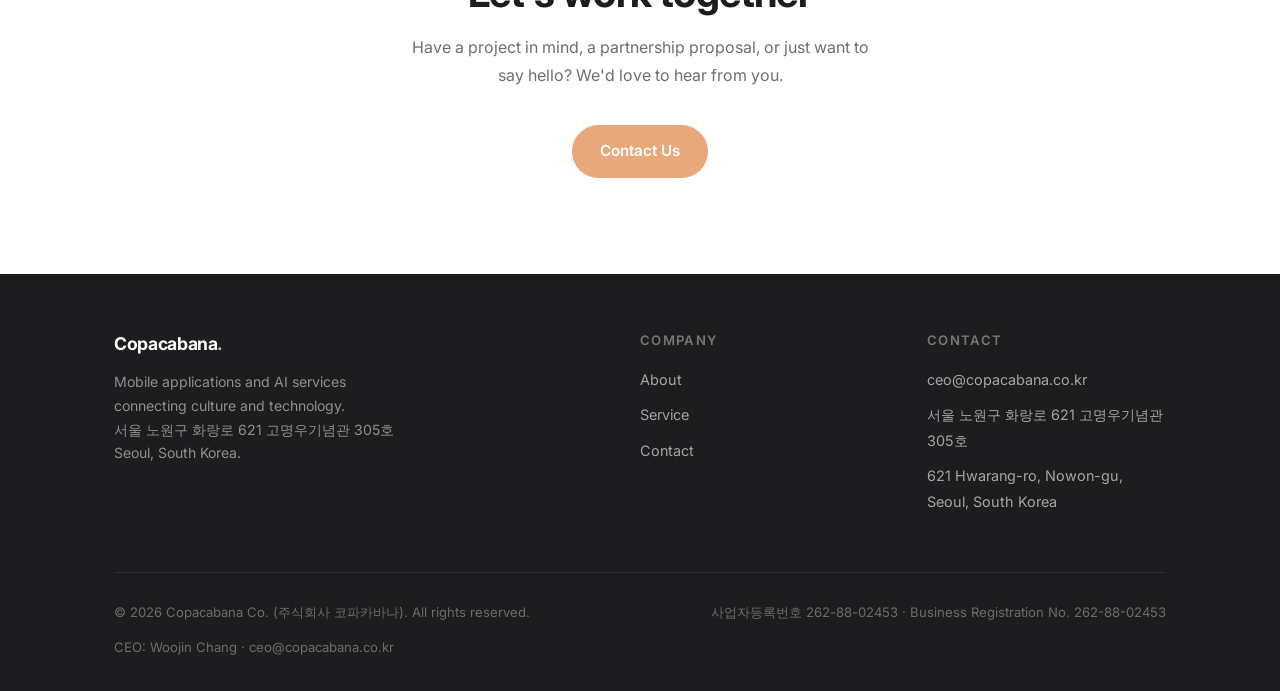
==== commit 117a7493: "feat: Update Muselry content with real app icon, screenshots, and launch status - service.html: Full" ====
--- a/index.html
+++ b/index.html
@@ -102,13 +102,13 @@
     <div class="container">
       <div class="muselry-block">
         <div class="muselry-content">
-          <div class="muselry-badge">🏛️ Featured Product</div>
-          <h2 class="muselry-title">Muselry</h2>
+          <div class="muselry-badge">🏛️ Flagship Product · Now on Android</div>
+          <h2 class="muselry-title">뮤즐리(Muselry)</h2>
           <p class="muselry-subtitle">나만의 문화지도</p>
           <p class="muselry-desc">
-            Explore museums, art galleries, and science centers across Korea.
-            Track your visits, write reviews, and build your own personal cultural map.
-            Muselry turns every cultural outing into a lasting memory.
+            전국 박물관, 미술관, 과학관 등 400개 이상의 문화공간을 탐색하고
+            방문 기록을 남기며 나만의 문화지도를 완성하는 문화 라이프스타일 앱.
+            지금 Google Play에서 다운로드 가능합니다.
           </p>
           <div class="btn-group" style="justify-content: flex-start;">
             <a href="service.html" class="btn btn-primary">Learn More</a>
@@ -118,7 +118,11 @@
                class="btn btn-secondary">Get it on Google Play</a>
           </div>
         </div>
-        <div class="muselry-visual" aria-hidden="true">🏛️</div>
+        <div class="muselry-visual" aria-hidden="true">
+          <img src="assets/images/muselry-icon.png"
+               alt="Muselry 앱 아이콘"
+               style="width: 120px; height: 120px; border-radius: 28px; box-shadow: 0 8px 32px rgba(0,0,0,0.15);" />
+        </div>
       </div>
     </div>
   </section>
@@ -146,8 +150,8 @@
           <span class="stat-label">Founded</span>
         </div>
         <div class="stat-item">
-          <span class="stat-number">iOS &amp; AOS</span>
-          <span class="stat-label">Platforms</span>
+          <span class="stat-number">Android</span>
+          <span class="stat-label">지금 출시</span>
         </div>
       </div>
     </div>
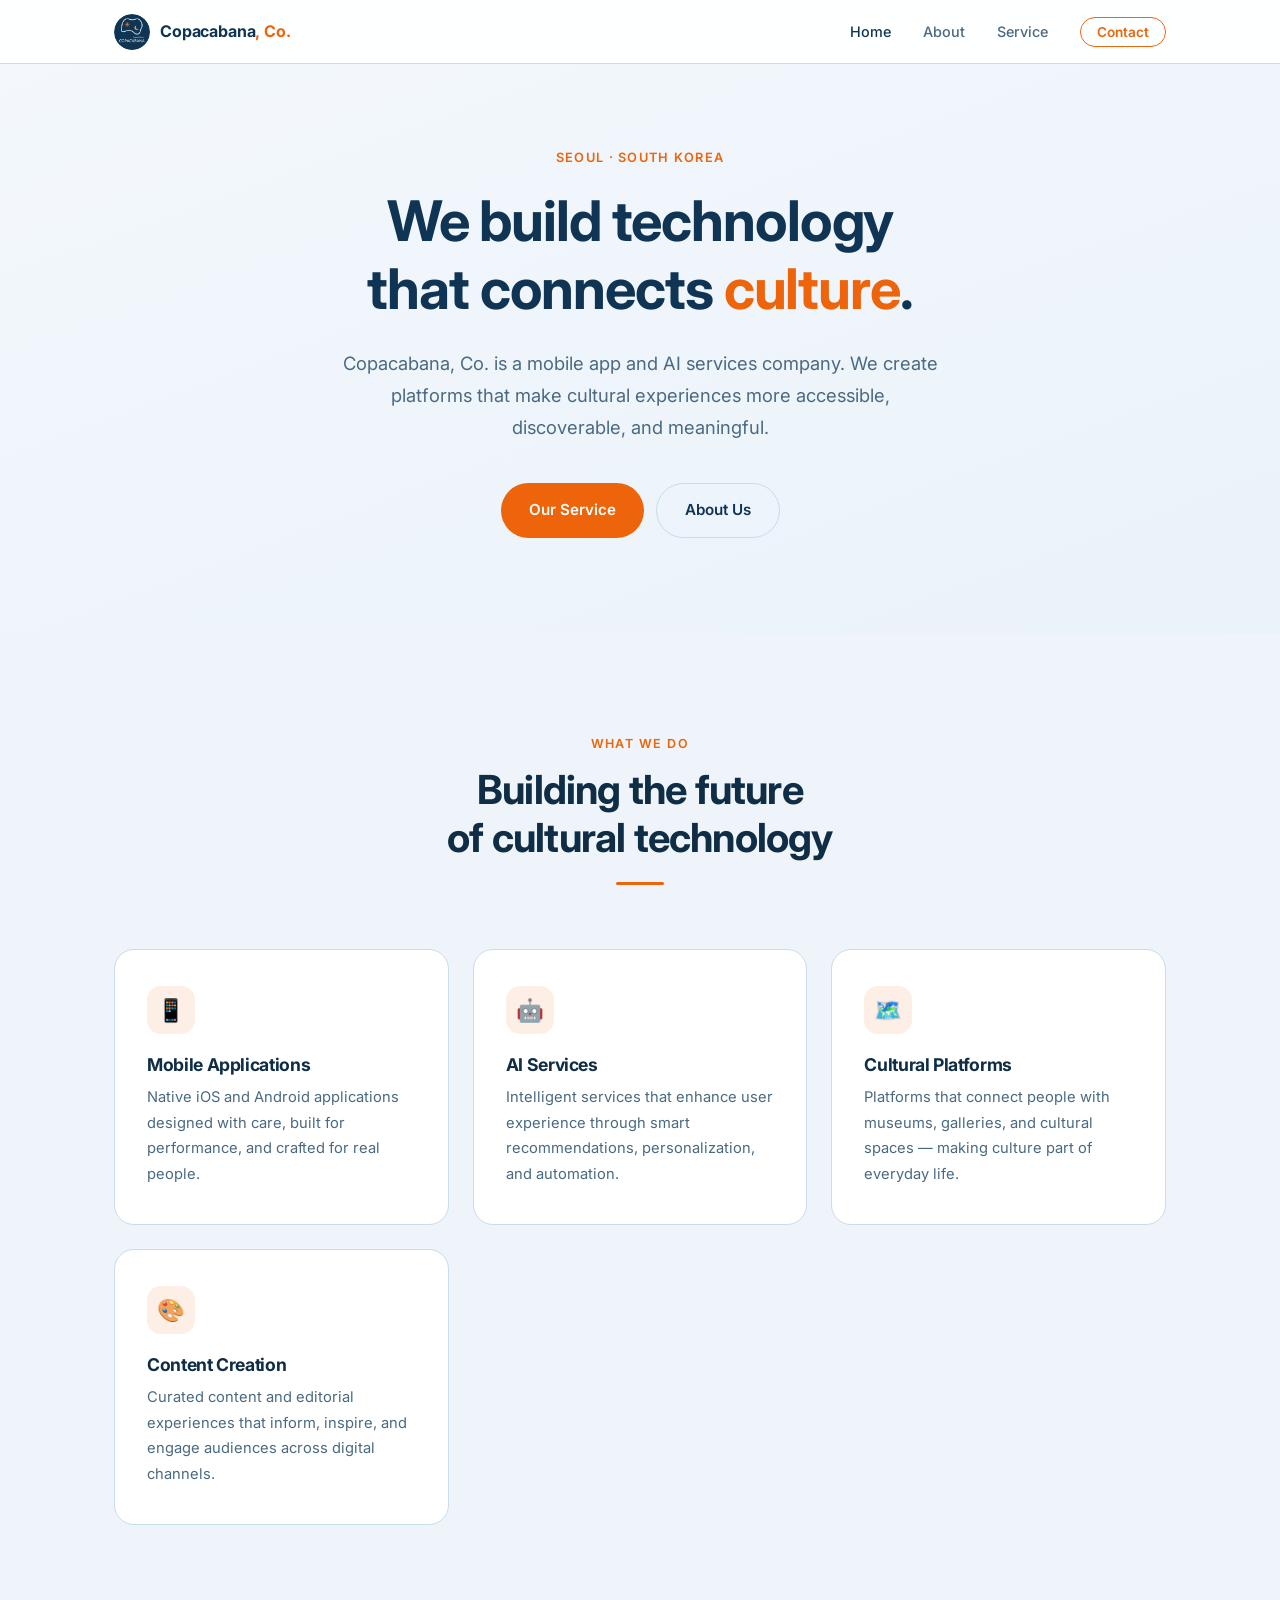
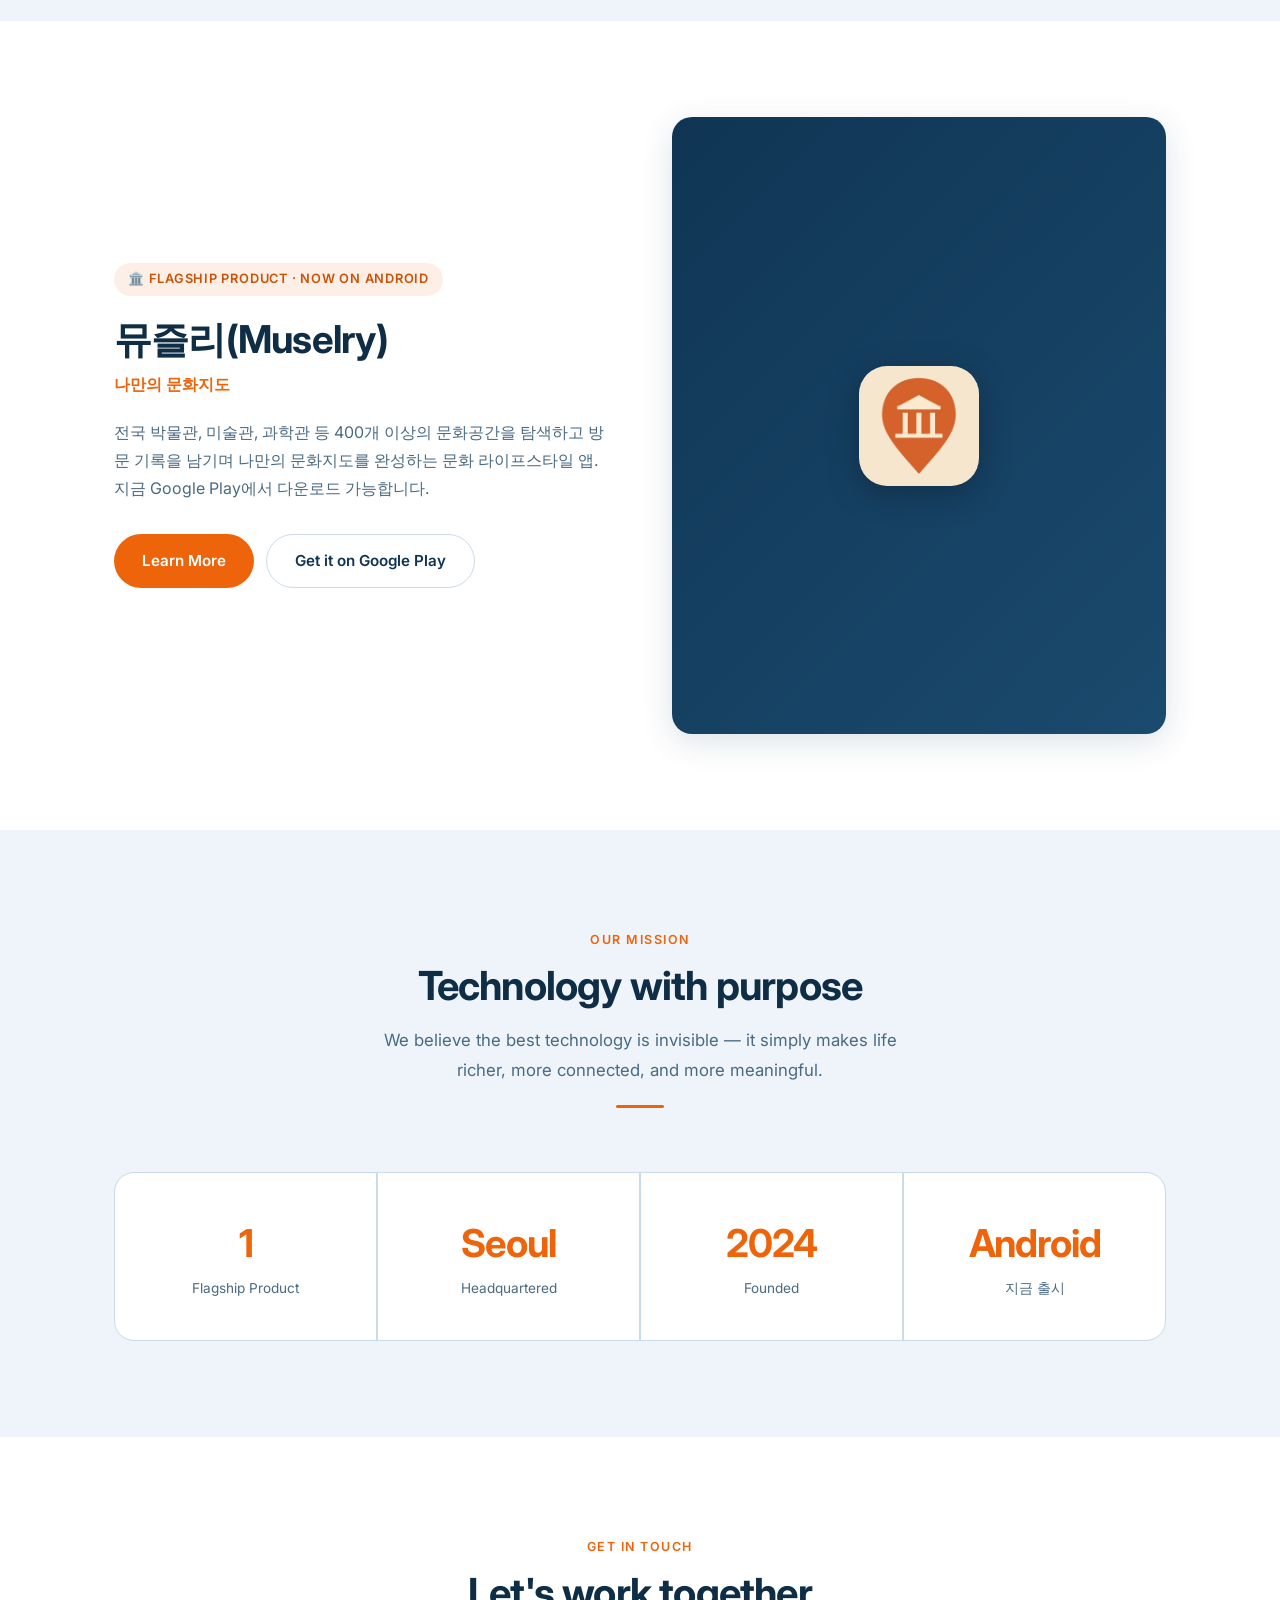
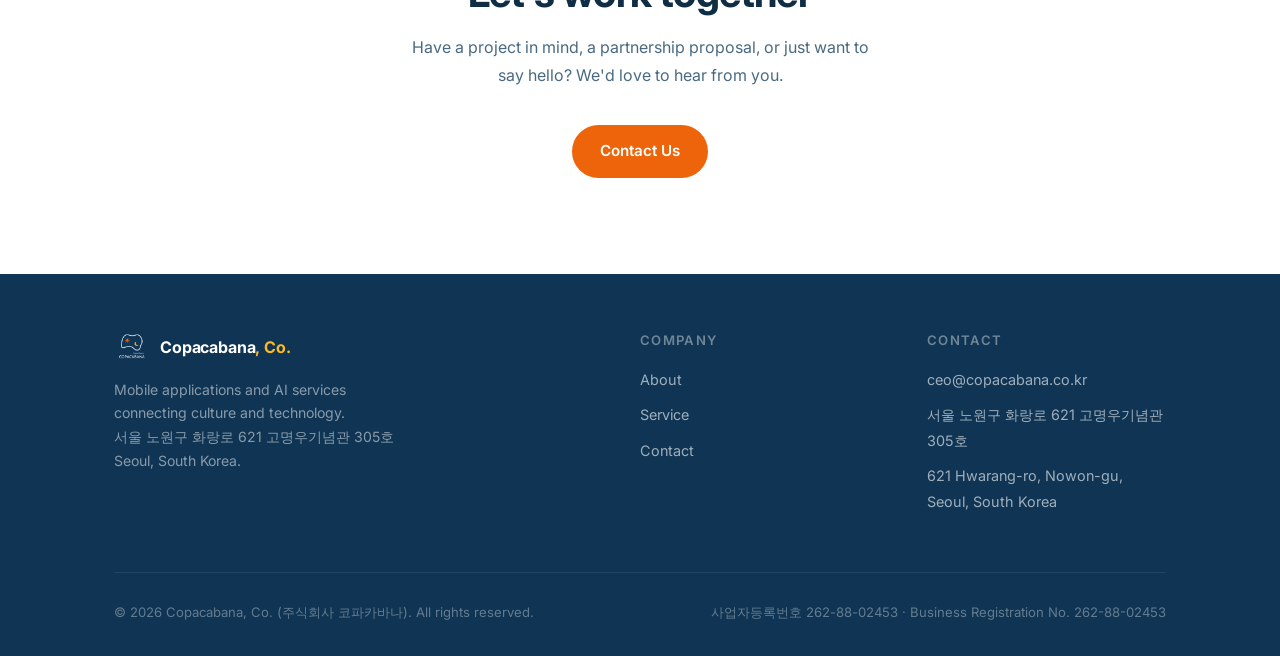
==== commit af9763bb: "feat: Apply brand logo, navy/orange/gold color palette, fix company name - assets/images/copacabana-" ====
--- a/index.html
+++ b/index.html
@@ -3,24 +3,24 @@
 <head>
   <meta charset="UTF-8" />
   <meta name="viewport" content="width=device-width, initial-scale=1.0" />
-  <title>Copacabana Co.</title>
-  <meta name="description" content="Copacabana Co. develops AI services and cultural platforms including Muselry." />
-  <meta name="author" content="Copacabana Co." />
+  <title>Copacabana, Co.</title>
+  <meta name="description" content="Copacabana, Co. develops AI services and cultural platforms including Muselry." />
+  <meta name="author" content="Copacabana, Co." />
 
   <!-- Open Graph -->
   <meta property="og:type"        content="website" />
   <meta property="og:url"         content="https://copacabana.co.kr/" />
-  <meta property="og:title"       content="Copacabana Co." />
-  <meta property="og:description" content="Copacabana Co. develops AI services and cultural platforms including Muselry." />
-  <meta property="og:image"       content="https://copacabana.co.kr/assets/images/og-image.png" />
+  <meta property="og:title"       content="Copacabana, Co." />
+  <meta property="og:description" content="Copacabana, Co. develops AI services and cultural platforms including Muselry." />
+  <meta property="og:image"       content="https://copacabana.co.kr/assets/images/copacabana-logo.png" />
 
   <!-- Twitter Card -->
   <meta name="twitter:card"        content="summary_large_image" />
-  <meta name="twitter:title"       content="Copacabana Co." />
-  <meta name="twitter:description" content="Copacabana Co. develops AI services and cultural platforms including Muselry." />
+  <meta name="twitter:title"       content="Copacabana, Co." />
+  <meta name="twitter:description" content="Copacabana, Co. develops AI services and cultural platforms including Muselry." />
 
   <!-- Favicon -->
-  <link rel="icon" type="image/svg+xml" href="assets/images/favicon.svg" />
+  <link rel="icon" type="image/png" href="assets/images/copacabana-logo.png" />
 
   <!-- Fonts -->
   <link rel="preconnect" href="https://fonts.googleapis.com" />
@@ -35,7 +35,10 @@
   <!-- ===== Navigation ===== -->
   <nav class="nav" role="navigation" aria-label="Main navigation">
     <div class="nav-inner">
-      <a href="index.html" class="nav-logo">Copacabana<span>.</span></a>
+      <a href="index.html" class="nav-logo">
+        <img src="assets/images/copacabana-logo.png" alt="Copacabana, Co. 로고" />
+        <span class="nav-logo-text">Copacabana<span>,&nbsp;Co.</span></span>
+      </a>
       <ul class="nav-links" role="list">
         <li><a href="index.html" class="active">Home</a></li>
         <li><a href="about.html">About</a></li>
@@ -54,7 +57,7 @@
       <span class="hero-eyebrow">Seoul · South Korea</span>
       <h1>We build technology<br>that connects <em>culture</em>.</h1>
       <p class="hero-desc">
-        Copacabana Co. is a mobile app and AI services company.
+        Copacabana, Co. is a mobile app and AI services company.
         We create platforms that make cultural experiences more accessible, discoverable, and meaningful.
       </p>
       <div class="btn-group">
@@ -113,15 +116,14 @@
           <div class="btn-group" style="justify-content: flex-start;">
             <a href="service.html" class="btn btn-primary">Learn More</a>
             <a href="https://play.google.com/store/apps/details?id=com.muselry.muselry"
-               target="_blank"
-               rel="noopener"
+               target="_blank" rel="noopener"
                class="btn btn-secondary">Get it on Google Play</a>
           </div>
         </div>
-        <div class="muselry-visual" aria-hidden="true">
+        <div class="muselry-visual">
           <img src="assets/images/muselry-icon.png"
                alt="Muselry 앱 아이콘"
-               style="width: 120px; height: 120px; border-radius: 28px; box-shadow: 0 8px 32px rgba(0,0,0,0.15);" />
+               style="width: 120px; height: 120px; border-radius: 28px; box-shadow: 0 8px 32px rgba(0,0,0,0.25);" />
         </div>
       </div>
     </div>
@@ -175,7 +177,10 @@
     <div class="container">
       <div class="footer-inner">
         <div class="footer-brand">
-          <a href="index.html" class="nav-logo">Copacabana<span style="color: var(--accent);">.</span></a>
+          <div class="footer-logo">
+            <img src="assets/images/copacabana-logo.png" alt="Copacabana, Co. 로고" />
+            <span class="footer-logo-text">Copacabana<span>,&nbsp;Co.</span></span>
+          </div>
           <p>Mobile applications and AI services<br>connecting culture and technology.<br>서울 노원구 화랑로 621 고명우기념관 305호<br>Seoul, South Korea.</p>
         </div>
         <div class="footer-col">
@@ -196,9 +201,8 @@
         </div>
       </div>
       <div class="footer-bottom">
-        <p>© 2026 Copacabana Co. (주식회사 코파카바나). All rights reserved.</p>
+        <p>© 2026 Copacabana, Co. (주식회사 코파카바나). All rights reserved.</p>
         <p>사업자등록번호 262-88-02453 · Business Registration No. 262-88-02453</p>
-        <p>CEO: Woojin Chang · <a href="mailto:ceo@copacabana.co.kr">ceo@copacabana.co.kr</a></p>
       </div>
     </div>
   </footer>
--- a/assets/css/style.css
+++ b/assets/css/style.css
@@ -1,7 +1,10 @@
 /* ============================================================
-   Copacabana Co. — Main Stylesheet
-   Design: Apple-inspired, minimal, white base
-   Accent: #E8A87C
+   Copacabana, Co. — Main Stylesheet
+   Brand palette extracted from official logo:
+     Navy   #103554  (primary background / dark text)
+     Orange #ED640B  (sun icon / primary accent)
+     Gold   #FDB91E  (moon icon / secondary accent)
+     Ice    #D2E4F3  (logo border / light tint)
    Font: Inter (Google Fonts, OFL license)
    ============================================================ */
 
@@ -13,20 +16,39 @@
 }
 
 :root {
-  --accent:       #E8A87C;
-  --accent-dark:  #d4905f;
-  --text-primary: #1d1d1f;
-  --text-secondary: #6e6e73;
-  --text-tertiary: #a1a1a6;
-  --bg-white:     #ffffff;
-  --bg-light:     #f5f5f7;
-  --bg-section:   #fbfbfd;
-  --border:       #d2d2d7;
+  /* Brand colors */
+  --navy:          #103554;
+  --navy-dark:     #0b2540;
+  --navy-mid:      #1a4a6e;
+  --orange:        #ED640B;
+  --orange-dark:   #c95208;
+  --gold:          #FDB91E;
+  --gold-dark:     #e0a010;
+  --ice:           #D2E4F3;
+
+  /* Semantic aliases */
+  --accent:        var(--orange);
+  --accent-dark:   var(--orange-dark);
+  --accent2:       var(--gold);
+
+  /* Text */
+  --text-primary:   #0f2d45;
+  --text-secondary: #4a6a82;
+  --text-tertiary:  #7a9ab0;
+
+  /* Backgrounds */
+  --bg-white:   #ffffff;
+  --bg-light:   #f4f8fc;
+  --bg-section: #eef4fa;
+  --bg-navy:    var(--navy);
+
+  /* UI */
+  --border:       #c8dcea;
   --radius-sm:    8px;
   --radius-md:    14px;
   --radius-lg:    20px;
-  --shadow-sm:    0 2px 8px rgba(0,0,0,0.06);
-  --shadow-md:    0 8px 32px rgba(0,0,0,0.10);
+  --shadow-sm:    0 2px 8px rgba(16, 53, 84, 0.08);
+  --shadow-md:    0 8px 32px rgba(16, 53, 84, 0.14);
   --max-width:    1100px;
   --nav-height:   64px;
   --transition:   0.25s cubic-bezier(0.4, 0, 0.2, 1);
@@ -46,19 +68,9 @@
   -webkit-font-smoothing: antialiased;
 }
 
-a {
-  color: inherit;
-  text-decoration: none;
-}
-
-img {
-  max-width: 100%;
-  display: block;
-}
-
-ul, ol {
-  list-style: none;
-}
+a { color: inherit; text-decoration: none; }
+img { max-width: 100%; display: block; }
+ul, ol { list-style: none; }
 
 /* ---------- Typography ---------- */
 h1, h2, h3, h4 {
@@ -66,16 +78,11 @@
   letter-spacing: -0.02em;
   line-height: 1.2;
 }
-
 h1 { font-size: clamp(2rem, 5vw, 3.5rem); }
 h2 { font-size: clamp(1.6rem, 3.5vw, 2.5rem); }
 h3 { font-size: clamp(1.2rem, 2.5vw, 1.6rem); }
 h4 { font-size: 1.1rem; }
-
-p {
-  color: var(--text-secondary);
-  line-height: 1.75;
-}
+p  { color: var(--text-secondary); line-height: 1.75; }
 
 /* ---------- Layout ---------- */
 .container {
@@ -84,28 +91,19 @@
   margin: 0 auto;
   padding: 0 24px;
 }
-
-section {
-  padding: 96px 0;
-}
-
-section.alt-bg {
-  background: var(--bg-section);
-}
+section { padding: 96px 0; }
+section.alt-bg { background: var(--bg-section); }
 
 /* ---------- Navigation ---------- */
 .nav {
   position: fixed;
-  top: 0;
-  left: 0;
-  right: 0;
+  top: 0; left: 0; right: 0;
   height: var(--nav-height);
-  background: rgba(255, 255, 255, 0.85);
+  background: rgba(255, 255, 255, 0.92);
   backdrop-filter: saturate(180%) blur(20px);
   -webkit-backdrop-filter: saturate(180%) blur(20px);
-  border-bottom: 1px solid rgba(210, 210, 215, 0.5);
+  border-bottom: 1px solid var(--border);
   z-index: 1000;
-  transition: background var(--transition);
 }
 
 .nav-inner {
@@ -118,15 +116,28 @@
   padding: 0 24px;
 }
 
+/* Logo: image + text */
 .nav-logo {
-  font-size: 1.05rem;
+  display: flex;
+  align-items: center;
+  gap: 10px;
+  font-size: 1rem;
   font-weight: 700;
-  letter-spacing: -0.02em;
-  color: var(--text-primary);
-}
-
-.nav-logo span {
-  color: var(--accent);
+  letter-spacing: -0.01em;
+  color: var(--navy);
+}
+.nav-logo img {
+  width: 36px;
+  height: 36px;
+  border-radius: 50%;
+  object-fit: cover;
+  flex-shrink: 0;
+}
+.nav-logo-text {
+  color: var(--navy);
+}
+.nav-logo-text span {
+  color: var(--orange);
 }
 
 .nav-links {
@@ -134,35 +145,29 @@
   align-items: center;
   gap: 32px;
 }
-
 .nav-links a {
   font-size: 0.9rem;
   font-weight: 500;
   color: var(--text-secondary);
   transition: color var(--transition);
 }
-
 .nav-links a:hover,
-.nav-links a.active {
-  color: var(--text-primary);
-}
+.nav-links a.active { color: var(--navy); }
 
 .nav-cta {
   font-size: 0.85rem !important;
   font-weight: 600 !important;
-  color: var(--accent) !important;
-  border: 1.5px solid var(--accent);
+  color: var(--orange) !important;
+  border: 1.5px solid var(--orange);
   padding: 6px 16px;
   border-radius: 20px;
   transition: background var(--transition), color var(--transition) !important;
 }
-
 .nav-cta:hover {
-  background: var(--accent) !important;
+  background: var(--orange) !important;
   color: #fff !important;
 }
 
-/* Hamburger */
 .nav-toggle {
   display: none;
   flex-direction: column;
@@ -172,12 +177,10 @@
   border: none;
   padding: 4px;
 }
-
 .nav-toggle span {
   display: block;
-  width: 22px;
-  height: 2px;
-  background: var(--text-primary);
+  width: 22px; height: 2px;
+  background: var(--navy);
   border-radius: 2px;
   transition: transform var(--transition), opacity var(--transition);
 }
@@ -186,29 +189,19 @@
 .hero {
   padding: calc(var(--nav-height) + 80px) 0 96px;
   text-align: center;
-  background: var(--bg-white);
-}
-
+  background: linear-gradient(160deg, #f4f8fc 0%, #eaf2fa 100%);
+}
 .hero-eyebrow {
   display: inline-block;
   font-size: 0.8rem;
   font-weight: 600;
   letter-spacing: 0.1em;
   text-transform: uppercase;
-  color: var(--accent);
+  color: var(--orange);
   margin-bottom: 20px;
 }
-
-.hero h1 {
-  margin-bottom: 24px;
-  color: var(--text-primary);
-}
-
-.hero h1 em {
-  font-style: normal;
-  color: var(--accent);
-}
-
+.hero h1 { margin-bottom: 24px; color: var(--navy); }
+.hero h1 em { font-style: normal; color: var(--orange); }
 .hero-desc {
   font-size: 1.15rem;
   max-width: 600px;
@@ -216,13 +209,13 @@
   color: var(--text-secondary);
 }
 
+/* ---------- Buttons ---------- */
 .btn-group {
   display: flex;
   gap: 12px;
   justify-content: center;
   flex-wrap: wrap;
 }
-
 .btn {
   display: inline-flex;
   align-items: center;
@@ -236,54 +229,38 @@
   border: none;
   text-decoration: none;
 }
-
 .btn-primary {
-  background: var(--accent);
+  background: var(--orange);
   color: #fff;
 }
-
 .btn-primary:hover {
-  background: var(--accent-dark);
+  background: var(--orange-dark);
   transform: translateY(-1px);
-  box-shadow: 0 6px 20px rgba(232, 168, 124, 0.4);
-}
-
+  box-shadow: 0 6px 20px rgba(237, 100, 11, 0.35);
+}
 .btn-secondary {
   background: transparent;
-  color: var(--text-primary);
+  color: var(--navy);
   border: 1.5px solid var(--border);
 }
-
 .btn-secondary:hover {
-  border-color: var(--text-secondary);
+  border-color: var(--navy);
   transform: translateY(-1px);
 }
 
 /* ---------- Section Header ---------- */
-.section-header {
-  text-align: center;
-  margin-bottom: 64px;
-}
-
+.section-header { text-align: center; margin-bottom: 64px; }
 .section-eyebrow {
   display: inline-block;
   font-size: 0.78rem;
   font-weight: 600;
   letter-spacing: 0.12em;
   text-transform: uppercase;
-  color: var(--accent);
+  color: var(--orange);
   margin-bottom: 12px;
 }
-
-.section-header h2 {
-  margin-bottom: 16px;
-}
-
-.section-header p {
-  max-width: 560px;
-  margin: 0 auto;
-  font-size: 1.05rem;
-}
+.section-header h2 { margin-bottom: 16px; }
+.section-header p { max-width: 560px; margin: 0 auto; font-size: 1.05rem; }
 
 /* ---------- Cards ---------- */
 .card-grid {
@@ -291,7 +268,6 @@
   grid-template-columns: repeat(auto-fit, minmax(280px, 1fr));
   gap: 24px;
 }
-
 .card {
   background: var(--bg-white);
   border: 1px solid var(--border);
@@ -299,41 +275,30 @@
   padding: 36px 32px;
   transition: box-shadow var(--transition), transform var(--transition);
 }
-
 .card:hover {
   box-shadow: var(--shadow-md);
   transform: translateY(-4px);
 }
-
 .card-icon {
-  width: 48px;
-  height: 48px;
+  width: 48px; height: 48px;
   border-radius: var(--radius-md);
-  background: rgba(232, 168, 124, 0.12);
+  background: rgba(237, 100, 11, 0.1);
   display: flex;
   align-items: center;
   justify-content: center;
   margin-bottom: 20px;
   font-size: 1.4rem;
 }
-
-.card h3 {
-  font-size: 1.1rem;
-  margin-bottom: 10px;
-}
-
-.card p {
-  font-size: 0.92rem;
-}
-
-/* ---------- Service Feature Block ---------- */
+.card h3 { font-size: 1.1rem; margin-bottom: 10px; }
+.card p  { font-size: 0.92rem; }
+
+/* ---------- Feature List ---------- */
 .feature-list {
   display: grid;
   grid-template-columns: repeat(auto-fit, minmax(240px, 1fr));
   gap: 20px;
   margin-top: 48px;
 }
-
 .feature-item {
   display: flex;
   gap: 16px;
@@ -344,41 +309,24 @@
   border-radius: var(--radius-md);
   transition: box-shadow var(--transition);
 }
-
-.feature-item:hover {
-  box-shadow: var(--shadow-sm);
-}
-
-.feature-icon {
-  font-size: 1.5rem;
-  flex-shrink: 0;
-  margin-top: 2px;
-}
-
-.feature-text h4 {
-  font-size: 0.95rem;
-  margin-bottom: 6px;
-}
-
-.feature-text p {
-  font-size: 0.85rem;
-  line-height: 1.6;
-}
-
-/* ---------- Muselry Hero Block ---------- */
+.feature-item:hover { box-shadow: var(--shadow-sm); }
+.feature-icon { font-size: 1.5rem; flex-shrink: 0; margin-top: 2px; }
+.feature-text h4 { font-size: 0.95rem; margin-bottom: 6px; }
+.feature-text p  { font-size: 0.85rem; line-height: 1.6; }
+
+/* ---------- Muselry Block ---------- */
 .muselry-block {
   display: grid;
   grid-template-columns: 1fr 1fr;
   gap: 64px;
   align-items: center;
 }
-
 .muselry-badge {
   display: inline-flex;
   align-items: center;
   gap: 8px;
-  background: rgba(232, 168, 124, 0.1);
-  color: var(--accent-dark);
+  background: rgba(237, 100, 11, 0.1);
+  color: var(--orange-dark);
   font-size: 0.8rem;
   font-weight: 600;
   letter-spacing: 0.06em;
@@ -387,26 +335,11 @@
   border-radius: 20px;
   margin-bottom: 20px;
 }
-
-.muselry-title {
-  font-size: clamp(1.8rem, 3vw, 2.8rem);
-  margin-bottom: 8px;
-}
-
-.muselry-subtitle {
-  font-size: 1rem;
-  color: var(--accent);
-  font-weight: 600;
-  margin-bottom: 20px;
-}
-
-.muselry-desc {
-  font-size: 1rem;
-  margin-bottom: 32px;
-}
-
+.muselry-title { font-size: clamp(1.8rem, 3vw, 2.8rem); margin-bottom: 8px; }
+.muselry-subtitle { font-size: 1rem; color: var(--orange); font-weight: 600; margin-bottom: 20px; }
+.muselry-desc { font-size: 1rem; margin-bottom: 32px; }
 .muselry-visual {
-  background: linear-gradient(135deg, #fdf0e8 0%, #fce8d4 100%);
+  background: linear-gradient(135deg, var(--navy) 0%, var(--navy-mid) 100%);
   border-radius: var(--radius-lg);
   aspect-ratio: 4/5;
   display: flex;
@@ -426,26 +359,19 @@
   border-radius: var(--radius-lg);
   overflow: hidden;
 }
-
 .stat-item {
   background: var(--bg-white);
   padding: 40px 32px;
   text-align: center;
 }
-
 .stat-number {
   font-size: 2.4rem;
   font-weight: 700;
-  color: var(--accent);
+  color: var(--orange);
   letter-spacing: -0.03em;
   display: block;
 }
-
-.stat-label {
-  font-size: 0.85rem;
-  color: var(--text-secondary);
-  margin-top: 4px;
-}
+.stat-label { font-size: 0.85rem; color: var(--text-secondary); margin-top: 4px; }
 
 /* ---------- Contact ---------- */
 .contact-grid {
@@ -454,25 +380,17 @@
   gap: 64px;
   align-items: start;
 }
-
-.contact-info-item {
-  display: flex;
-  gap: 16px;
-  margin-bottom: 28px;
-}
-
+.contact-info-item { display: flex; gap: 16px; margin-bottom: 28px; }
 .contact-info-icon {
-  width: 44px;
-  height: 44px;
+  width: 44px; height: 44px;
   border-radius: var(--radius-sm);
-  background: rgba(232, 168, 124, 0.1);
+  background: rgba(237, 100, 11, 0.1);
   display: flex;
   align-items: center;
   justify-content: center;
   font-size: 1.2rem;
   flex-shrink: 0;
 }
-
 .contact-info-text strong {
   display: block;
   font-size: 0.85rem;
@@ -482,27 +400,15 @@
   letter-spacing: 0.08em;
   margin-bottom: 4px;
 }
-
-.contact-info-text span {
-  font-size: 0.95rem;
-  color: var(--text-primary);
-}
+.contact-info-text span { font-size: 0.95rem; color: var(--text-primary); }
 
 .contact-form {
   background: var(--bg-light);
   border-radius: var(--radius-lg);
   padding: 40px;
 }
-
-.contact-form h3 {
-  font-size: 1.2rem;
-  margin-bottom: 24px;
-}
-
-.form-group {
-  margin-bottom: 16px;
-}
-
+.contact-form h3 { font-size: 1.2rem; margin-bottom: 24px; }
+.form-group { margin-bottom: 16px; }
 .form-group label {
   display: block;
   font-size: 0.85rem;
@@ -510,7 +416,6 @@
   color: var(--text-secondary);
   margin-bottom: 6px;
 }
-
 .form-group input,
 .form-group textarea {
   width: 100%;
@@ -524,36 +429,22 @@
   transition: border-color var(--transition), box-shadow var(--transition);
   outline: none;
 }
-
 .form-group input:focus,
 .form-group textarea:focus {
-  border-color: var(--accent);
-  box-shadow: 0 0 0 3px rgba(232, 168, 124, 0.15);
-}
-
-.form-group textarea {
-  resize: vertical;
-  min-height: 120px;
-}
-
-/* ---------- Page Hero (inner pages) ---------- */
+  border-color: var(--orange);
+  box-shadow: 0 0 0 3px rgba(237, 100, 11, 0.12);
+}
+.form-group textarea { resize: vertical; min-height: 120px; }
+
+/* ---------- Page Hero ---------- */
 .page-hero {
   padding: calc(var(--nav-height) + 64px) 0 64px;
-  background: var(--bg-section);
+  background: linear-gradient(160deg, #f4f8fc 0%, #eaf2fa 100%);
   text-align: center;
   border-bottom: 1px solid var(--border);
 }
-
-.page-hero h1 {
-  font-size: clamp(1.8rem, 4vw, 2.8rem);
-  margin-bottom: 16px;
-}
-
-.page-hero p {
-  font-size: 1.05rem;
-  max-width: 520px;
-  margin: 0 auto;
-}
+.page-hero h1 { font-size: clamp(1.8rem, 4vw, 2.8rem); margin-bottom: 16px; color: var(--navy); }
+.page-hero p  { font-size: 1.05rem; max-width: 520px; margin: 0 auto; }
 
 /* ---------- Timeline ---------- */
 .timeline {
@@ -562,81 +453,79 @@
   max-width: 640px;
   margin: 0 auto;
 }
-
 .timeline::before {
   content: '';
   position: absolute;
-  left: 8px;
-  top: 8px;
-  bottom: 8px;
+  left: 8px; top: 8px; bottom: 8px;
   width: 2px;
   background: var(--border);
 }
-
-.timeline-item {
-  position: relative;
-  margin-bottom: 36px;
-}
-
+.timeline-item { position: relative; margin-bottom: 36px; }
 .timeline-item::before {
   content: '';
   position: absolute;
-  left: -28px;
-  top: 6px;
-  width: 10px;
-  height: 10px;
+  left: -28px; top: 6px;
+  width: 10px; height: 10px;
   border-radius: 50%;
-  background: var(--accent);
+  background: var(--orange);
   border: 2px solid var(--bg-white);
-  box-shadow: 0 0 0 2px var(--accent);
-}
-
+  box-shadow: 0 0 0 2px var(--orange);
+}
 .timeline-year {
   font-size: 0.78rem;
   font-weight: 700;
   letter-spacing: 0.08em;
-  color: var(--accent);
+  color: var(--orange);
   text-transform: uppercase;
   margin-bottom: 4px;
 }
-
-.timeline-item h4 {
-  font-size: 1rem;
-  margin-bottom: 6px;
-}
-
-.timeline-item p {
-  font-size: 0.9rem;
+.timeline-item h4 { font-size: 1rem; margin-bottom: 6px; }
+.timeline-item p  { font-size: 0.9rem; }
+
+/* ---------- Divider ---------- */
+.divider {
+  width: 48px; height: 3px;
+  background: var(--orange);
+  border-radius: 2px;
+  margin: 20px auto 0;
 }
 
 /* ---------- Footer ---------- */
 .footer {
-  background: var(--text-primary);
+  background: var(--navy);
   color: rgba(255,255,255,0.6);
   padding: 56px 0 32px;
 }
-
 .footer-inner {
   display: grid;
   grid-template-columns: 2fr 1fr 1fr;
   gap: 48px;
   margin-bottom: 48px;
 }
-
-.footer-brand .nav-logo {
+.footer-logo {
+  display: flex;
+  align-items: center;
+  gap: 10px;
+  margin-bottom: 12px;
+}
+.footer-logo img {
+  width: 36px; height: 36px;
+  border-radius: 50%;
+  object-fit: cover;
+}
+.footer-logo-text {
+  font-size: 1rem;
+  font-weight: 700;
   color: #fff;
-  font-size: 1.1rem;
-  display: inline-block;
-  margin-bottom: 12px;
-}
-
+  letter-spacing: -0.01em;
+}
+.footer-logo-text span { color: var(--gold); }
 .footer-brand p {
   font-size: 0.88rem;
   color: rgba(255,255,255,0.5);
   max-width: 280px;
   line-height: 1.7;
 }
-
 .footer-col h5 {
   font-size: 0.82rem;
   font-weight: 600;
@@ -645,21 +534,13 @@
   color: rgba(255,255,255,0.4);
   margin-bottom: 16px;
 }
-
-.footer-col ul li {
-  margin-bottom: 10px;
-}
-
+.footer-col ul li { margin-bottom: 10px; }
 .footer-col ul li a {
   font-size: 0.9rem;
   color: rgba(255,255,255,0.6);
   transition: color var(--transition);
 }
-
-.footer-col ul li a:hover {
-  color: #fff;
-}
-
+.footer-col ul li a:hover { color: #fff; }
 .footer-bottom {
   border-top: 1px solid rgba(255,255,255,0.08);
   padding-top: 28px;
@@ -669,63 +550,25 @@
   flex-wrap: wrap;
   gap: 12px;
 }
-
-.footer-bottom p {
-  font-size: 0.82rem;
-  color: rgba(255,255,255,0.35);
-}
-
-.footer-bottom a {
-  color: rgba(255,255,255,0.35);
-  transition: color var(--transition);
-}
-
-.footer-bottom a:hover {
-  color: rgba(255,255,255,0.7);
-}
-
-/* ---------- Divider ---------- */
-.divider {
-  width: 48px;
-  height: 3px;
-  background: var(--accent);
-  border-radius: 2px;
-  margin: 20px auto 0;
-}
+.footer-bottom p { font-size: 0.82rem; color: rgba(255,255,255,0.35); }
+.footer-bottom a { color: rgba(255,255,255,0.35); transition: color var(--transition); }
+.footer-bottom a:hover { color: rgba(255,255,255,0.7); }
 
 /* ---------- Responsive ---------- */
 @media (max-width: 900px) {
   .muselry-block,
-  .contact-grid {
-    grid-template-columns: 1fr;
-    gap: 40px;
-  }
-
-  .muselry-visual {
-    aspect-ratio: 16/9;
-    font-size: 4rem;
-  }
-
-  .footer-inner {
-    grid-template-columns: 1fr 1fr;
-  }
-
-  .footer-brand {
-    grid-column: 1 / -1;
-  }
-}
-
+  .contact-grid { grid-template-columns: 1fr; gap: 40px; }
+  .muselry-visual { aspect-ratio: 16/9; font-size: 4rem; }
+  .footer-inner { grid-template-columns: 1fr 1fr; }
+  .footer-brand { grid-column: 1 / -1; }
+}
 @media (max-width: 640px) {
-  section {
-    padding: 64px 0;
-  }
-
+  section { padding: 64px 0; }
   .nav-links {
     display: none;
     position: fixed;
     top: var(--nav-height);
-    left: 0;
-    right: 0;
+    left: 0; right: 0;
     background: rgba(255,255,255,0.97);
     backdrop-filter: blur(20px);
     flex-direction: column;
@@ -733,38 +576,11 @@
     padding: 16px 0 24px;
     border-bottom: 1px solid var(--border);
   }
-
-  .nav-links.open {
-    display: flex;
-  }
-
-  .nav-links a {
-    padding: 14px 24px;
-    font-size: 1rem;
-    width: 100%;
-  }
-
-  .nav-cta {
-    margin: 8px 24px 0;
-    text-align: center;
-    border-radius: var(--radius-sm) !important;
-    padding: 12px 24px !important;
-  }
-
-  .nav-toggle {
-    display: flex;
-  }
-
-  .footer-inner {
-    grid-template-columns: 1fr;
-    gap: 32px;
-  }
-
-  .stats-grid {
-    grid-template-columns: 1fr 1fr;
-  }
-
-  .card-grid {
-    grid-template-columns: 1fr;
-  }
-}
+  .nav-links.open { display: flex; }
+  .nav-links a { padding: 14px 24px; font-size: 1rem; width: 100%; }
+  .nav-cta { margin: 8px 24px 0; text-align: center; border-radius: var(--radius-sm) !important; padding: 12px 24px !important; }
+  .nav-toggle { display: flex; }
+  .footer-inner { grid-template-columns: 1fr; gap: 32px; }
+  .stats-grid { grid-template-columns: 1fr 1fr; }
+  .card-grid { grid-template-columns: 1fr; }
+}
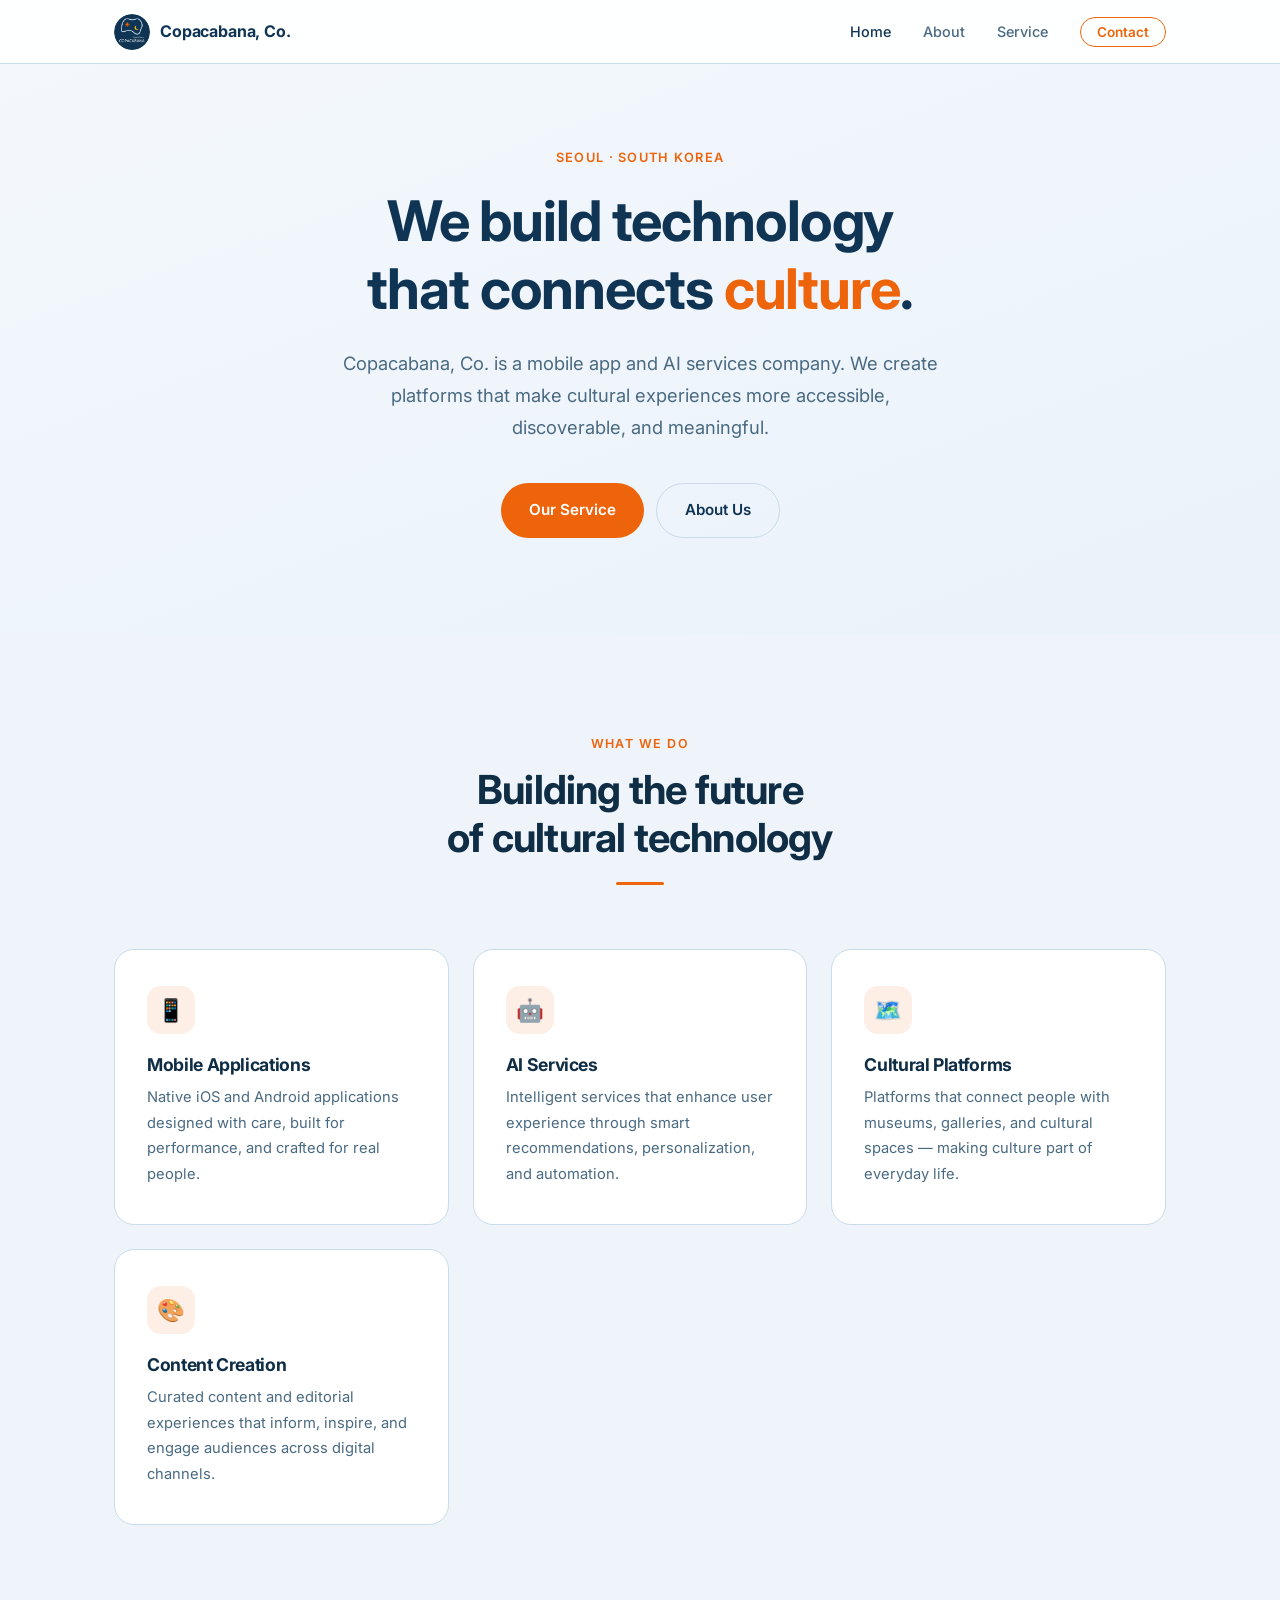
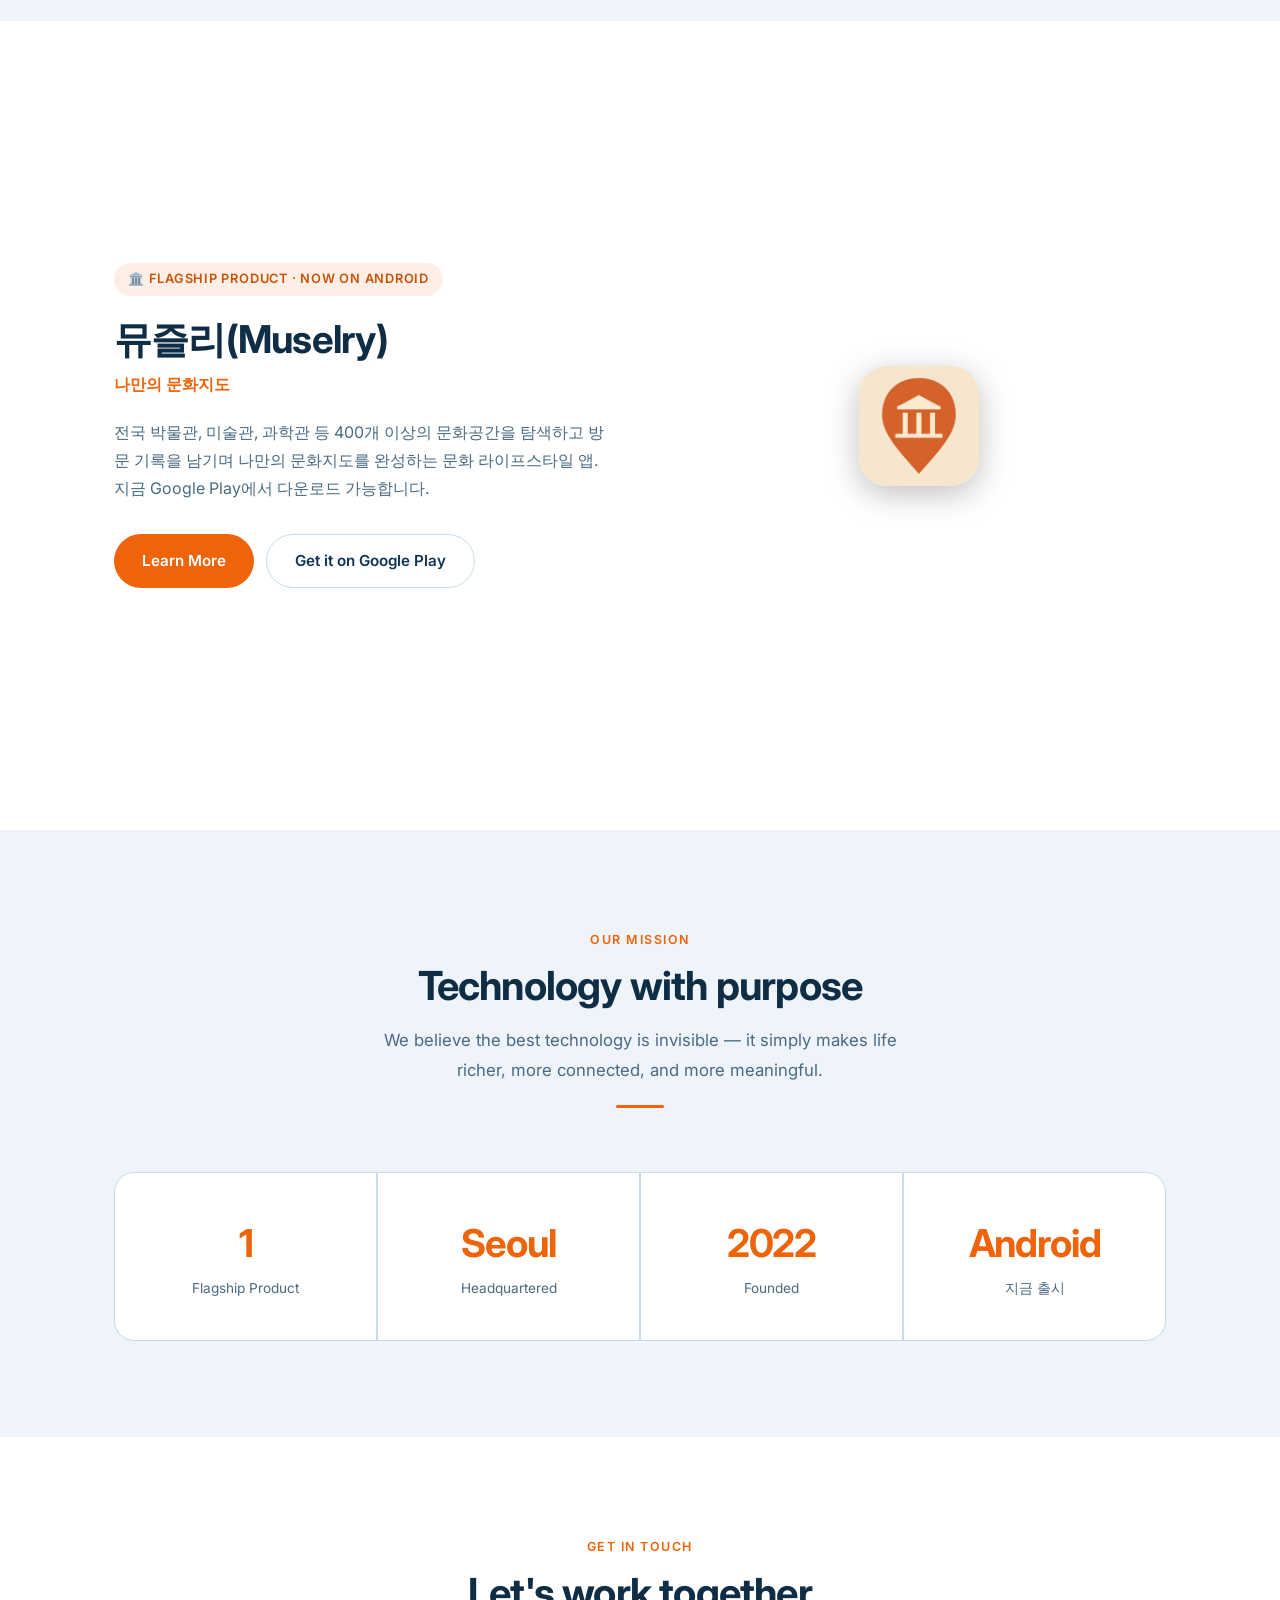
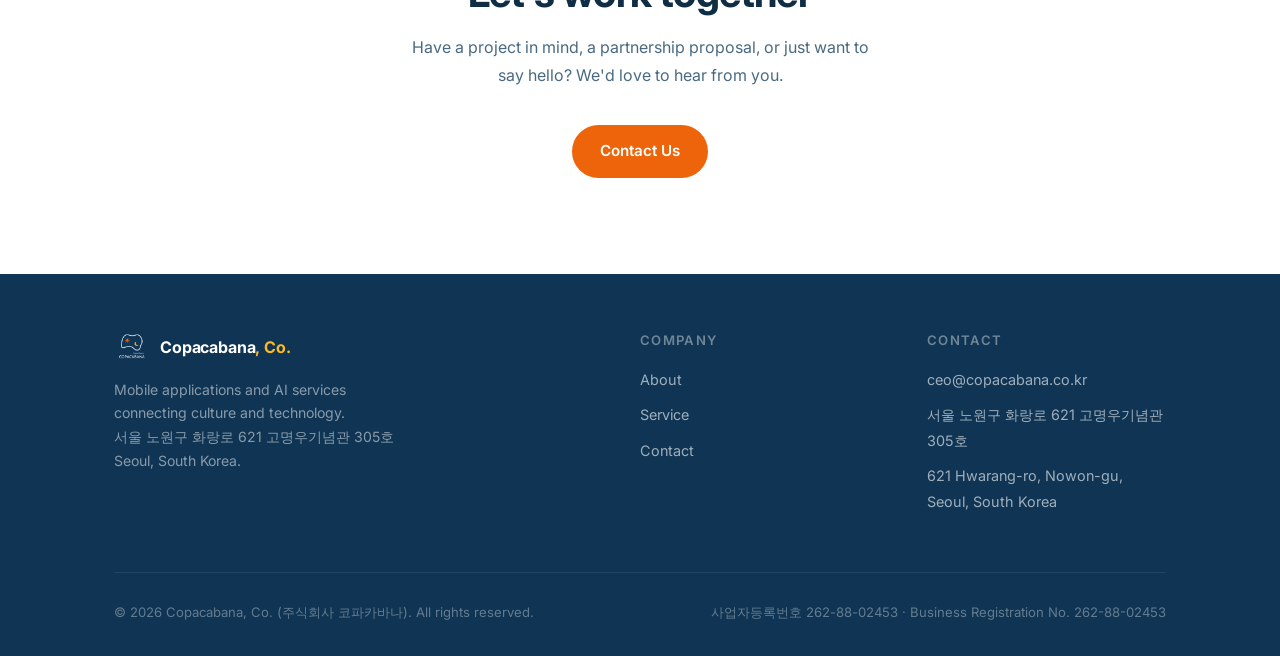
==== commit 604e780e: "fix: Correct founding year to 2022, remove CEO/biz-no from Contact page - index.html: Founded stat 2" ====
--- a/index.html
+++ b/index.html
@@ -148,7 +148,7 @@
           <span class="stat-label">Headquartered</span>
         </div>
         <div class="stat-item">
-          <span class="stat-number">2024</span>
+          <span class="stat-number">2022</span>
           <span class="stat-label">Founded</span>
         </div>
         <div class="stat-item">
--- a/assets/css/style.css
+++ b/assets/css/style.css
@@ -137,7 +137,7 @@
   color: var(--navy);
 }
 .nav-logo-text span {
-  color: var(--orange);
+  color: var(--navy);
 }
 
 .nav-links {
@@ -339,14 +339,13 @@
 .muselry-subtitle { font-size: 1rem; color: var(--orange); font-weight: 600; margin-bottom: 20px; }
 .muselry-desc { font-size: 1rem; margin-bottom: 32px; }
 .muselry-visual {
-  background: linear-gradient(135deg, var(--navy) 0%, var(--navy-mid) 100%);
+  background: transparent;
   border-radius: var(--radius-lg);
   aspect-ratio: 4/5;
   display: flex;
   align-items: center;
   justify-content: center;
   font-size: 5rem;
-  box-shadow: var(--shadow-md);
 }
 
 /* ---------- Stats ---------- */
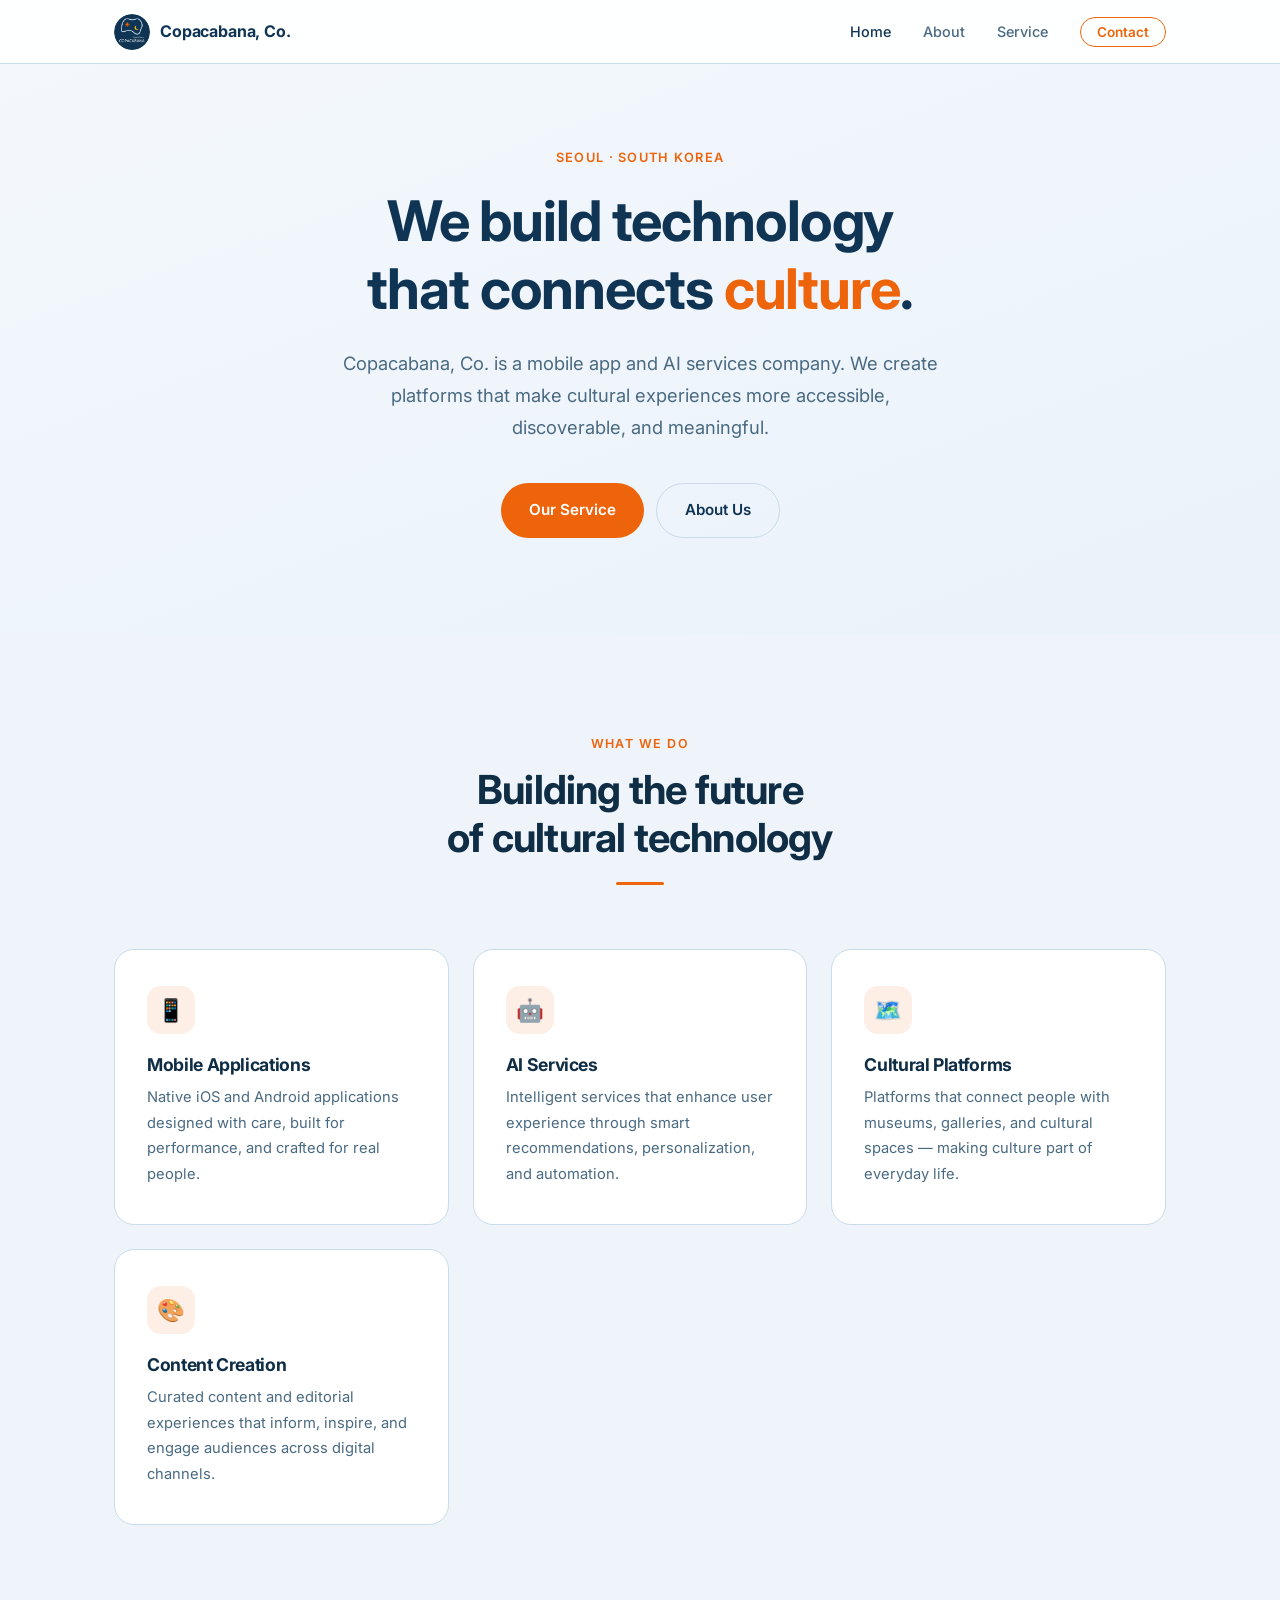
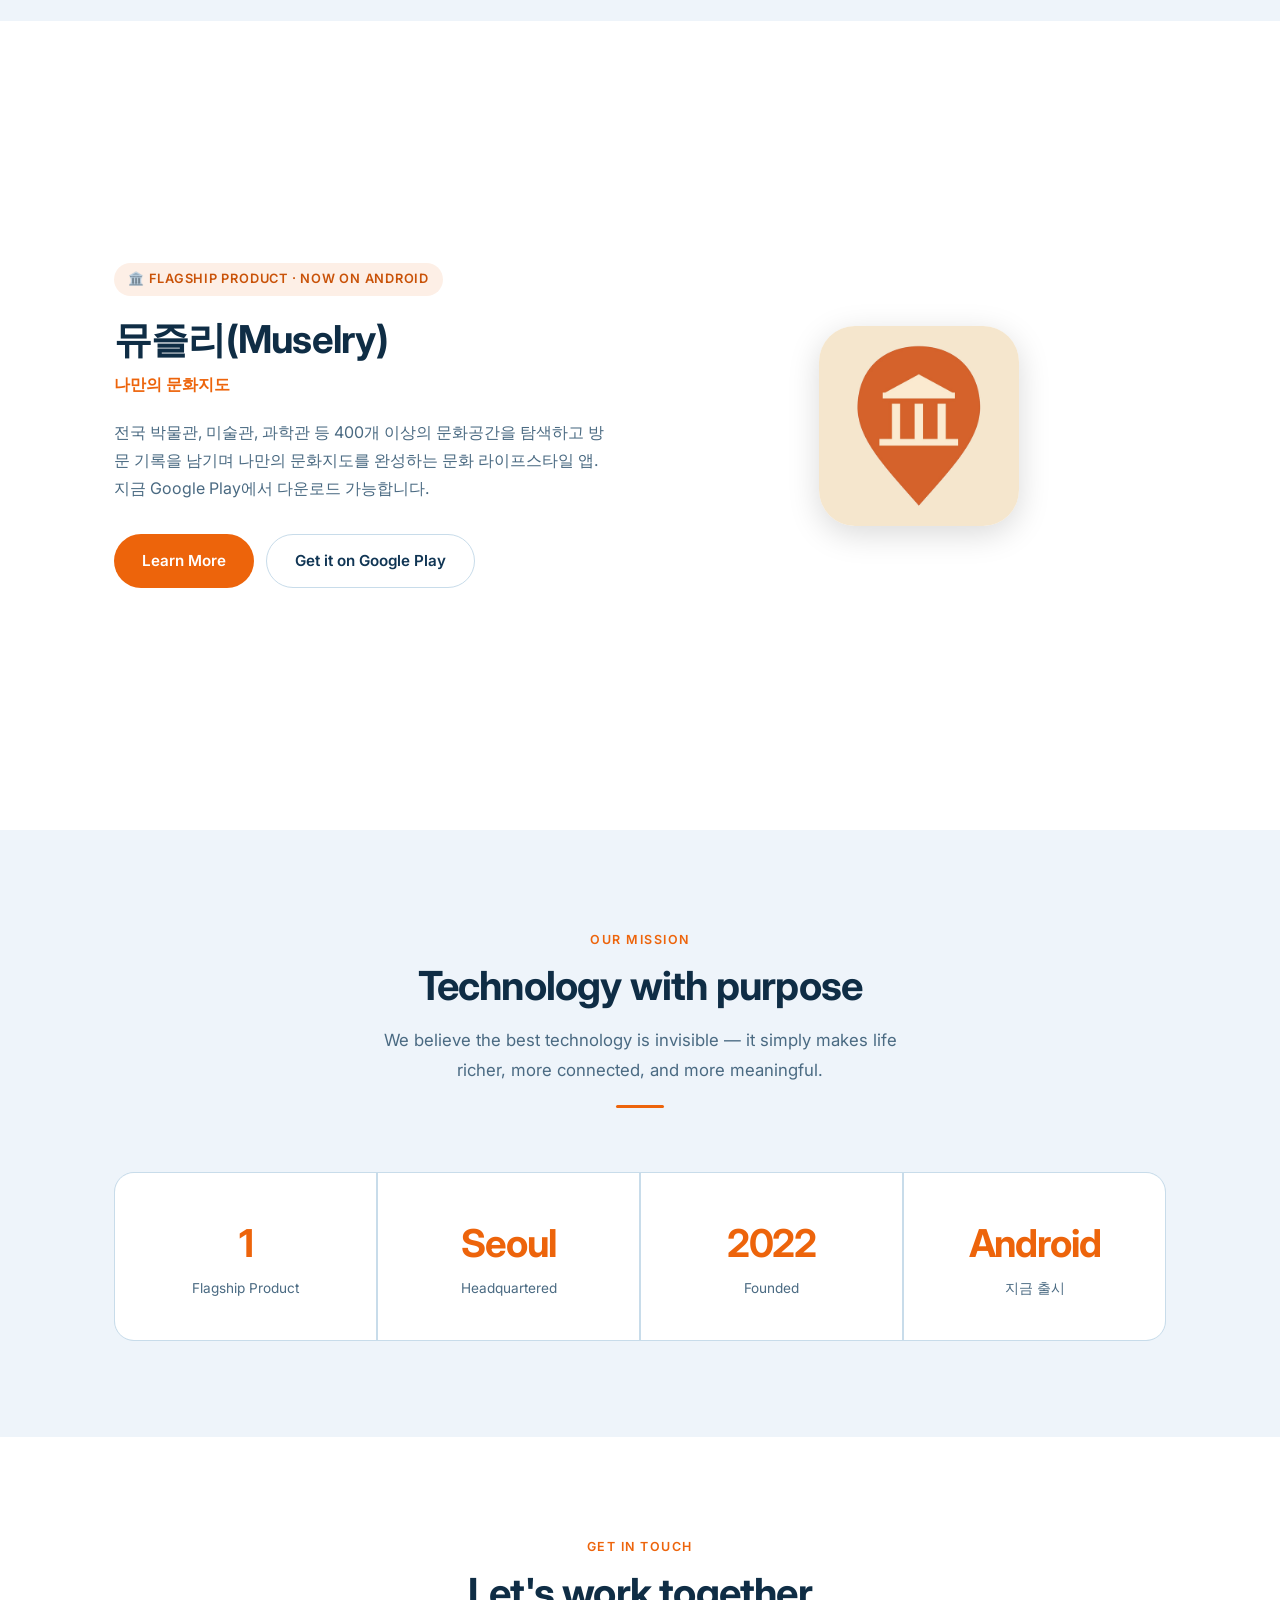
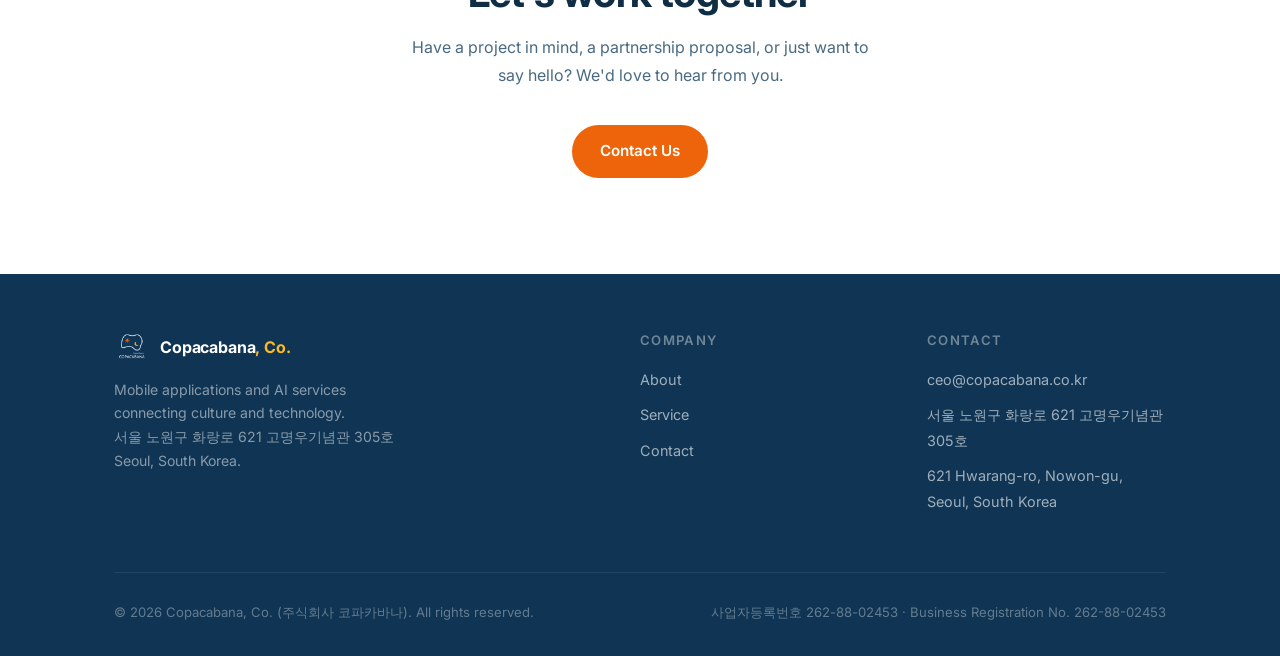
==== commit cffdff9e: "fix: Add CSS cache busting (?v=2) to force browser refresh, enlarge Muselry icon - All 4 HTML pages:" ====
--- a/index.html
+++ b/index.html
@@ -28,7 +28,7 @@
   <link href="https://fonts.googleapis.com/css2?family=Inter:wght@400;500;600;700&display=swap" rel="stylesheet" />
 
   <!-- Stylesheet -->
-  <link rel="stylesheet" href="assets/css/style.css" />
+  <link rel="stylesheet" href="assets/css/style.css?v=2" />
 </head>
 <body>
 
@@ -123,7 +123,7 @@
         <div class="muselry-visual">
           <img src="assets/images/muselry-icon.png"
                alt="Muselry 앱 아이콘"
-               style="width: 120px; height: 120px; border-radius: 28px; box-shadow: 0 8px 32px rgba(0,0,0,0.25);" />
+               style="width: 200px; height: 200px; border-radius: 36px; box-shadow: 0 8px 32px rgba(0,0,0,0.15);" />
         </div>
       </div>
     </div>
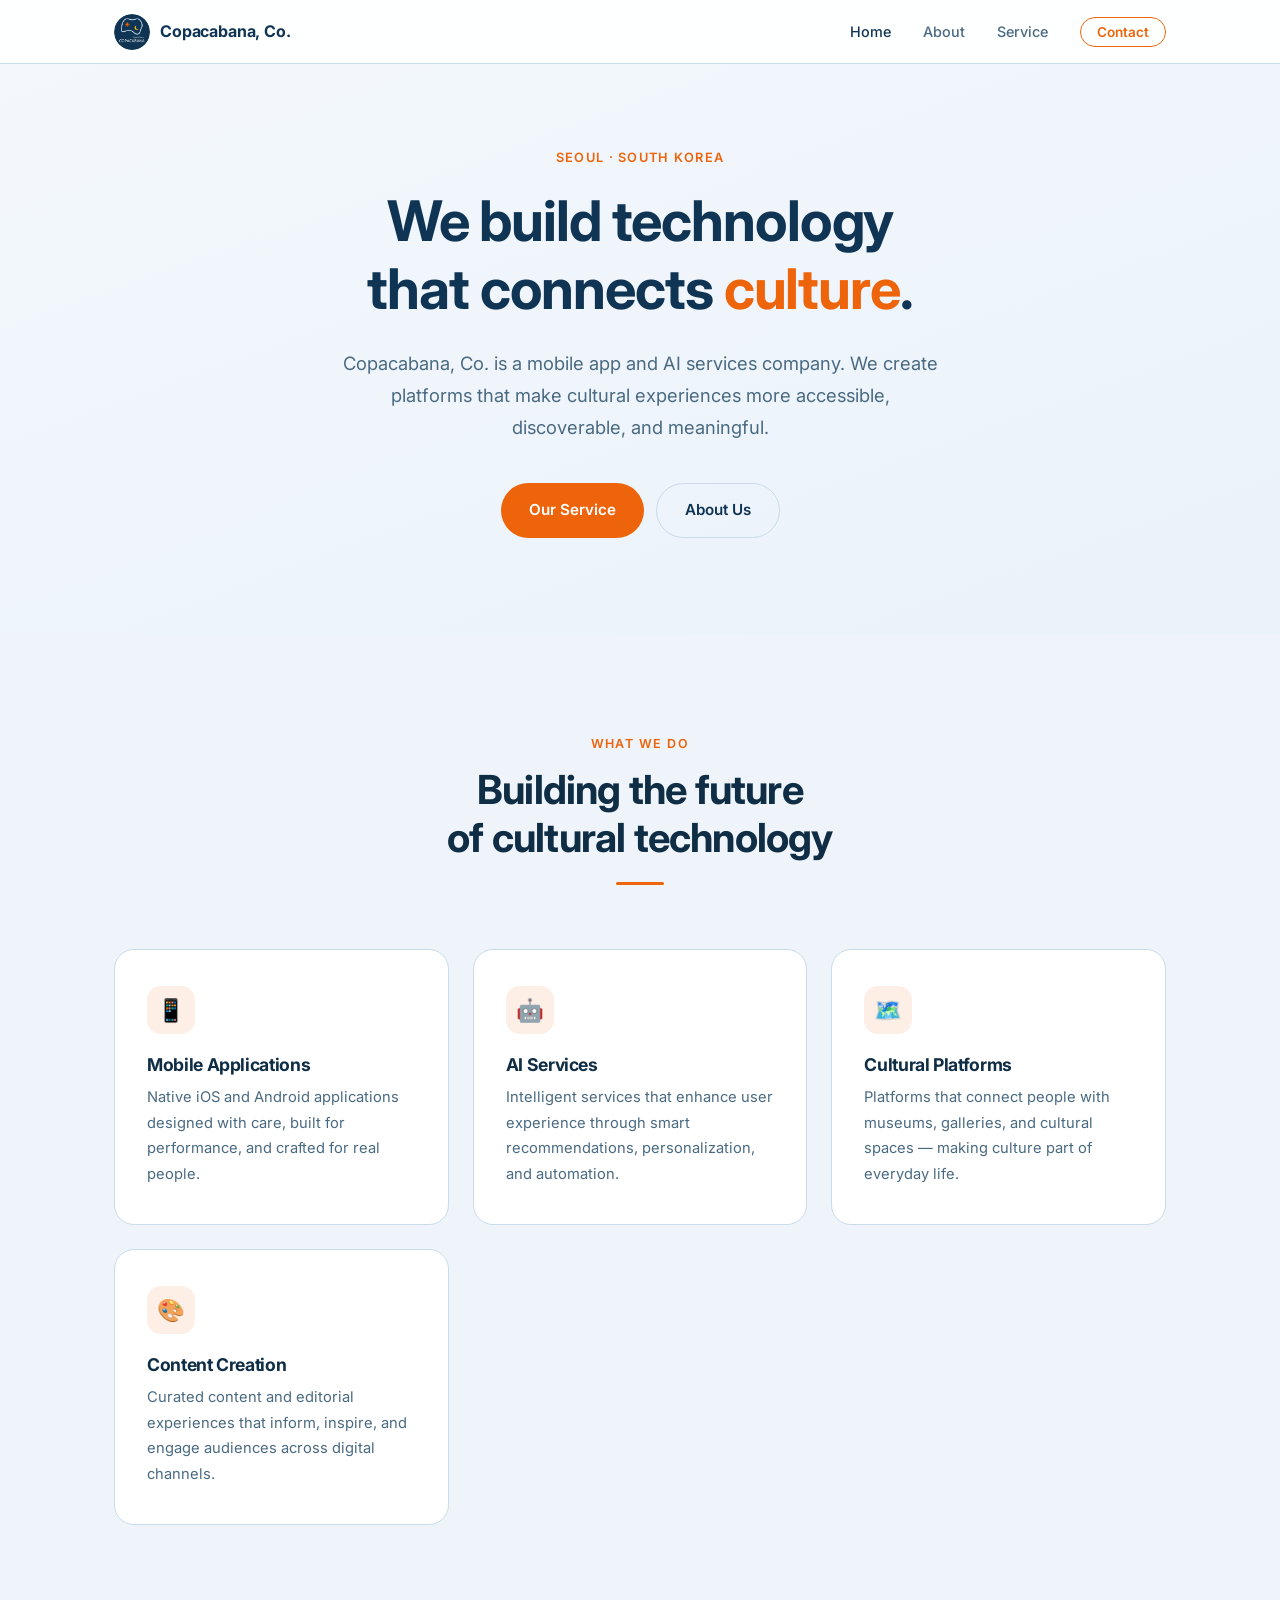
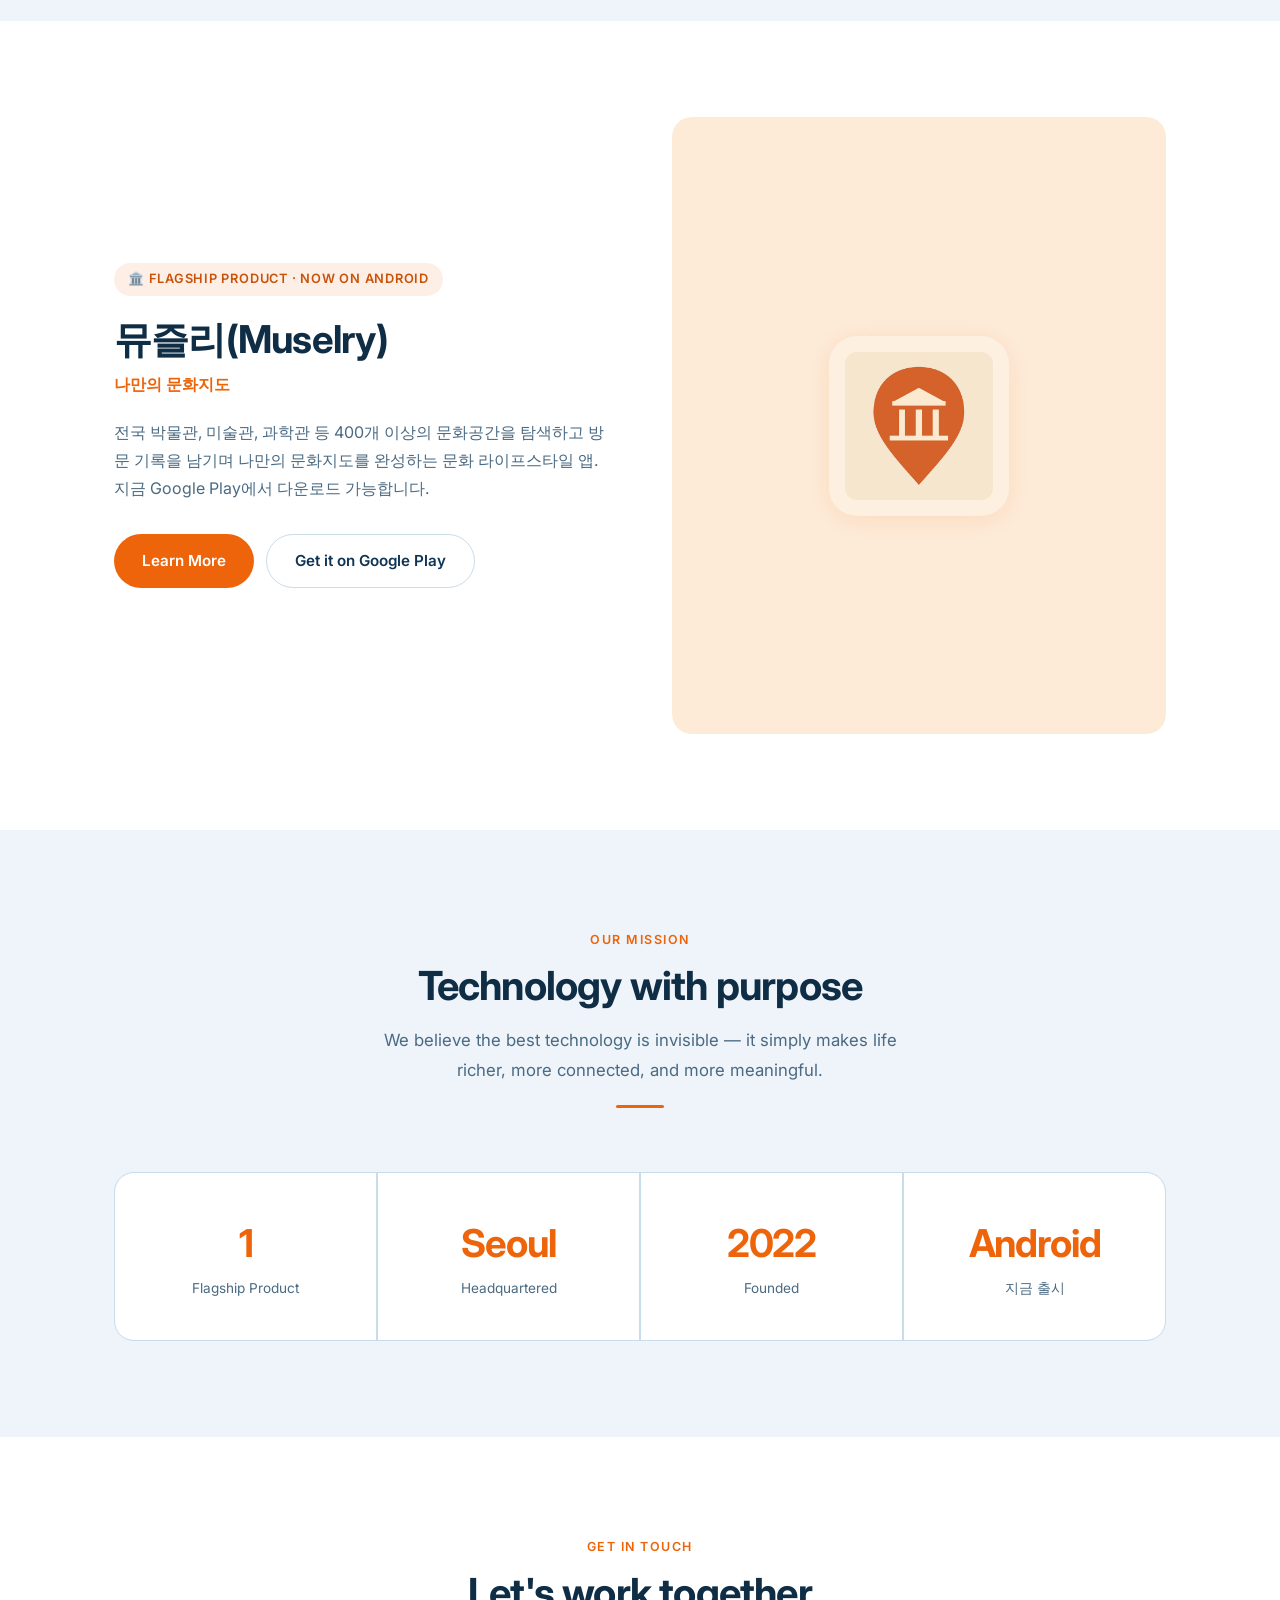
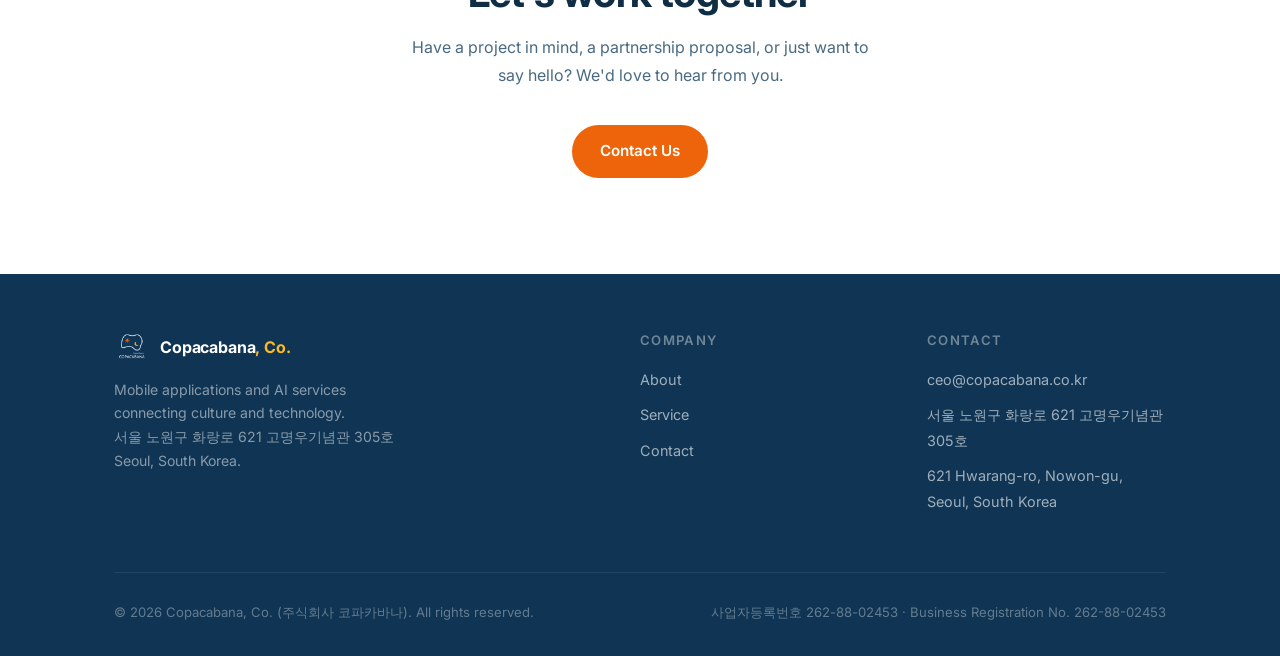
==== commit 9f8de0f5: "feat: Restore two-layer Muselry visual (light orange bg + beige icon bg) - .muselry-visual: backgrou" ====
--- a/index.html
+++ b/index.html
@@ -28,7 +28,7 @@
   <link href="https://fonts.googleapis.com/css2?family=Inter:wght@400;500;600;700&display=swap" rel="stylesheet" />
 
   <!-- Stylesheet -->
-  <link rel="stylesheet" href="assets/css/style.css?v=2" />
+  <link rel="stylesheet" href="assets/css/style.css?v=3" />
 </head>
 <body>
 
@@ -123,7 +123,7 @@
         <div class="muselry-visual">
           <img src="assets/images/muselry-icon.png"
                alt="Muselry 앱 아이콘"
-               style="width: 200px; height: 200px; border-radius: 36px; box-shadow: 0 8px 32px rgba(0,0,0,0.15);" />
+               style="width: 180px; height: 180px;" />
         </div>
       </div>
     </div>
--- a/assets/css/style.css
+++ b/assets/css/style.css
@@ -339,13 +339,20 @@
 .muselry-subtitle { font-size: 1rem; color: var(--orange); font-weight: 600; margin-bottom: 20px; }
 .muselry-desc { font-size: 1rem; margin-bottom: 32px; }
 .muselry-visual {
-  background: transparent;
+  background: #fdebd8;
   border-radius: var(--radius-lg);
   aspect-ratio: 4/5;
   display: flex;
   align-items: center;
   justify-content: center;
   font-size: 5rem;
+  padding: 32px;
+}
+.muselry-visual img {
+  background: #fdf0e0;
+  border-radius: 28px;
+  padding: 16px;
+  box-shadow: 0 4px 24px rgba(237, 100, 11, 0.12);
 }
 
 /* ---------- Stats ---------- */
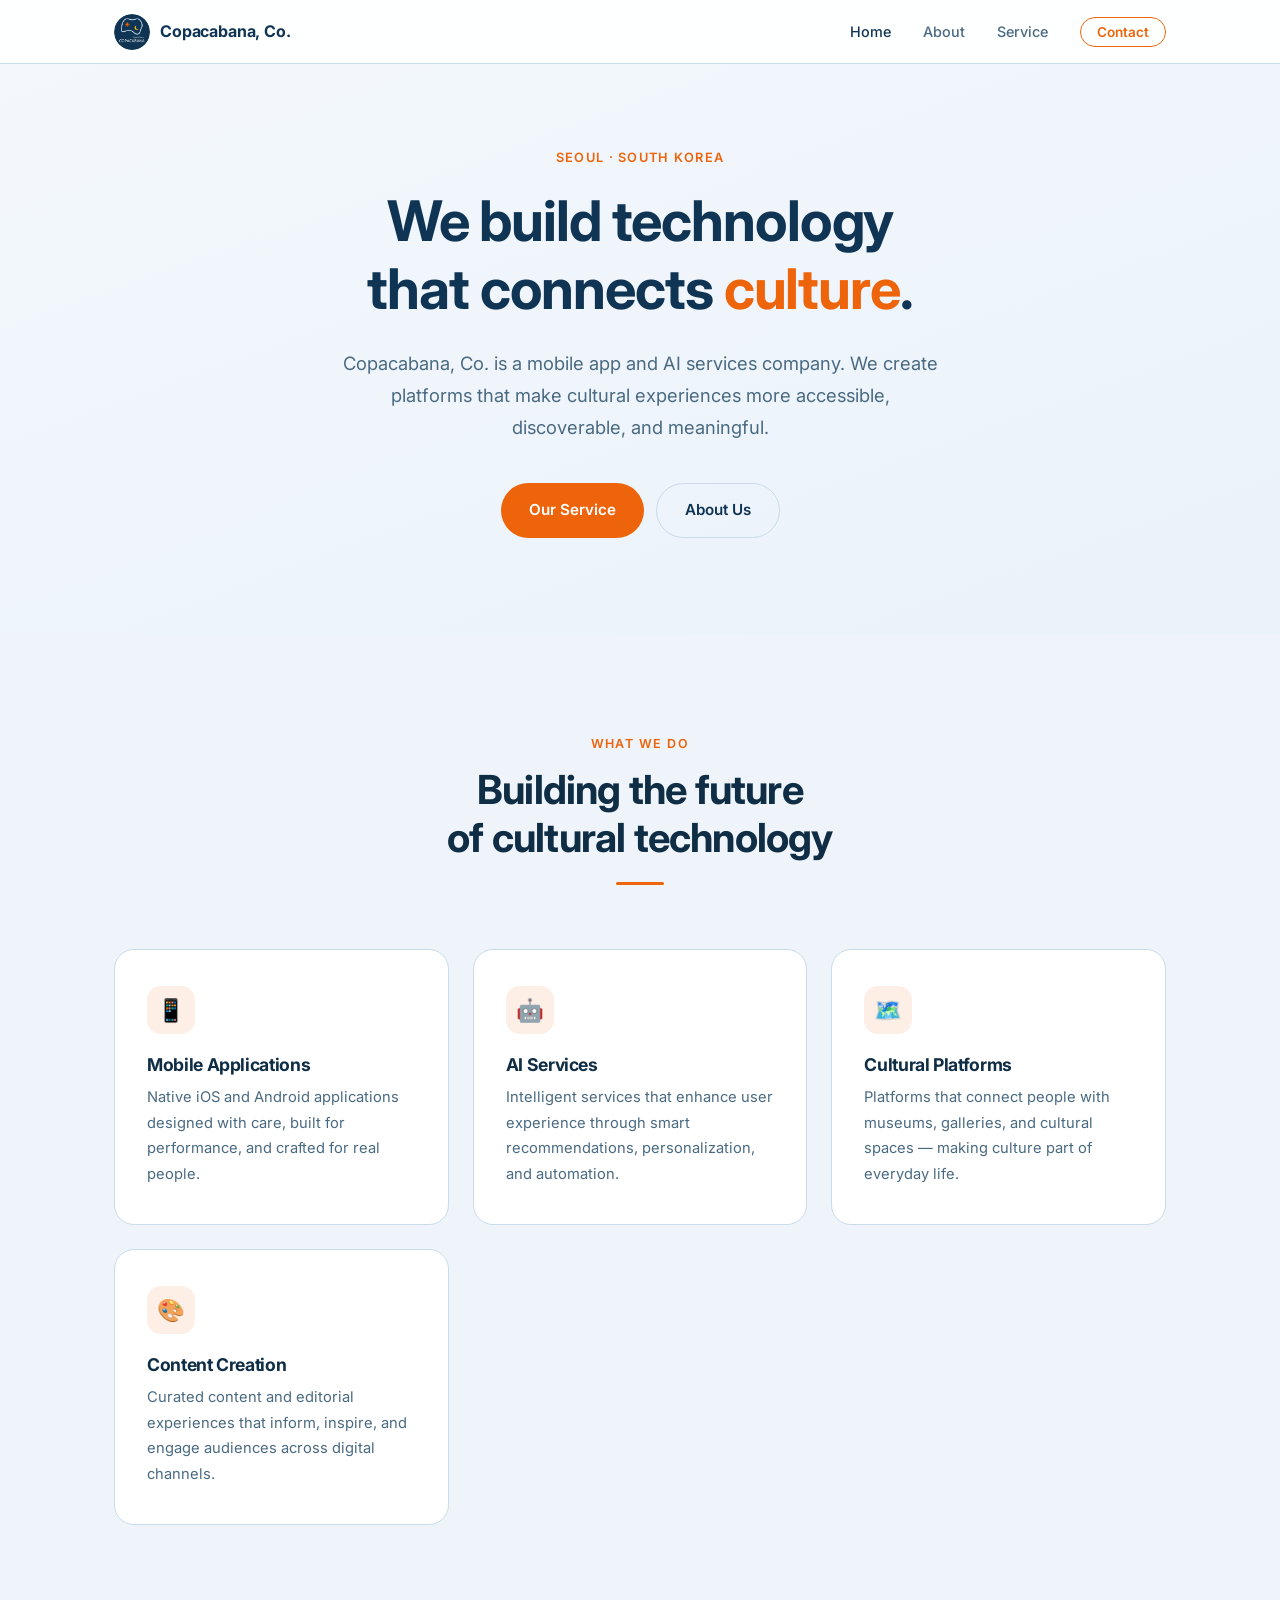
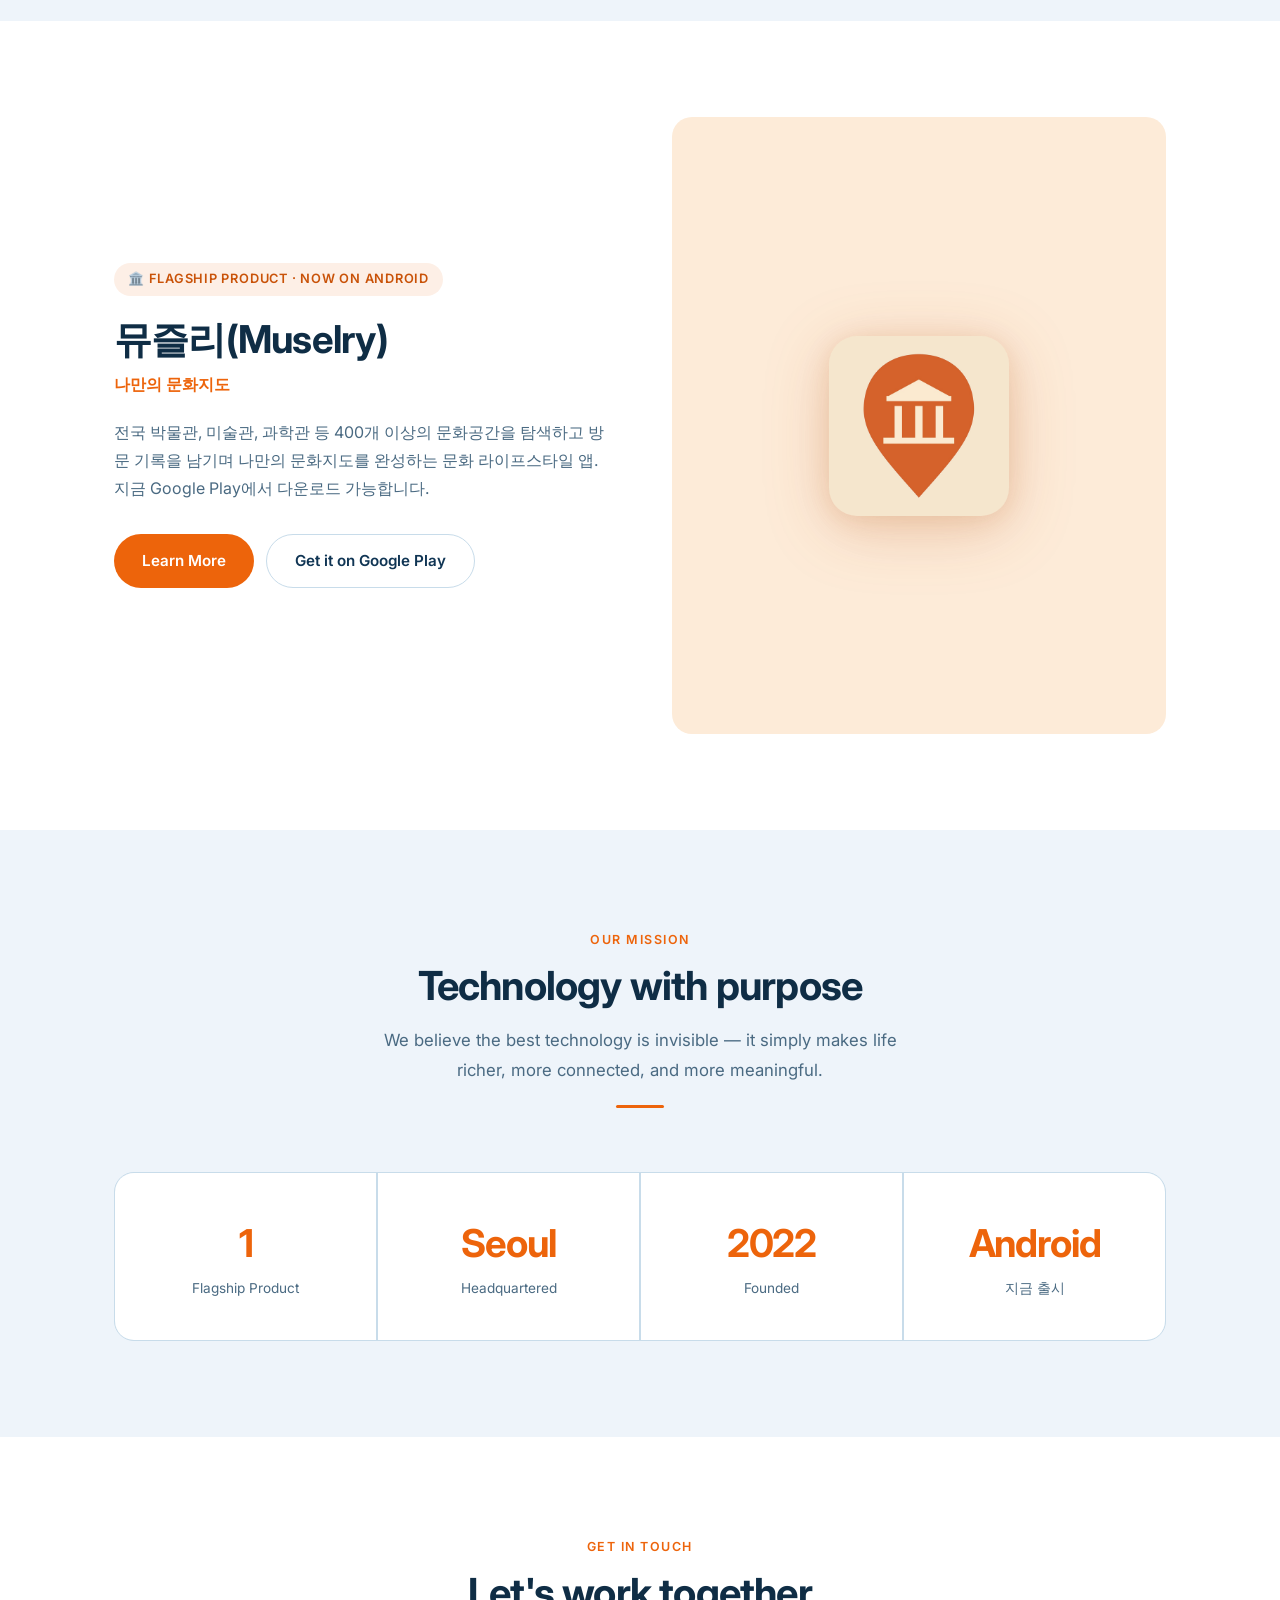
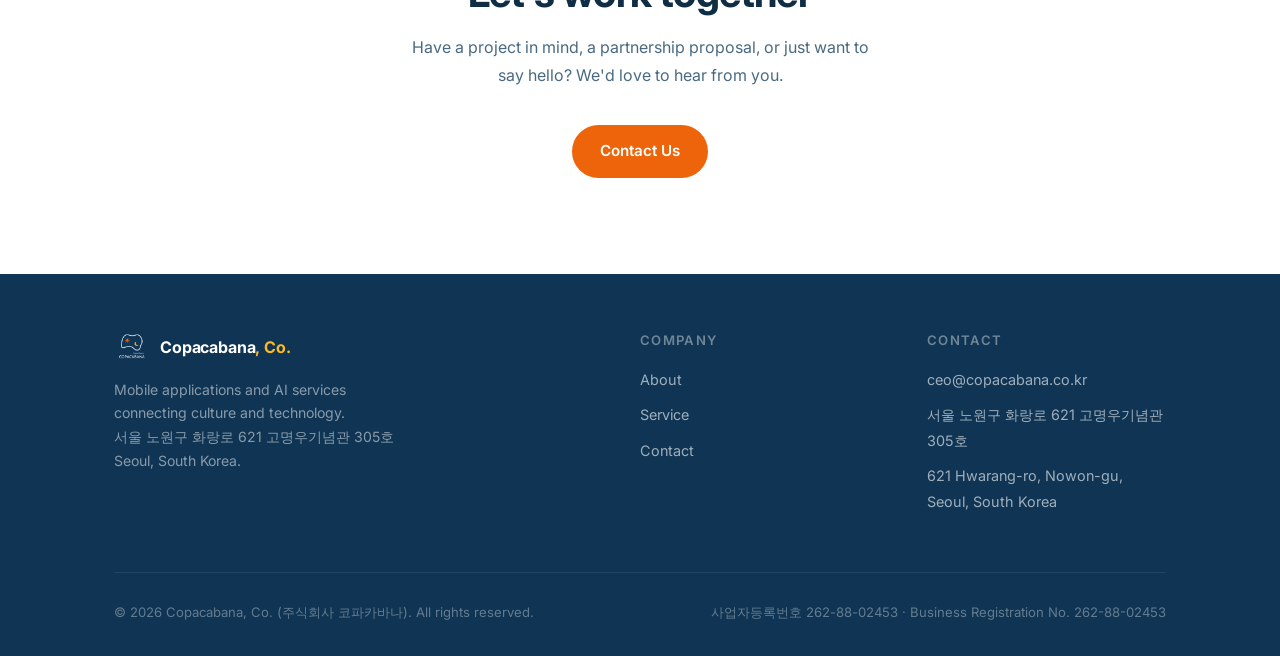
==== commit 7fbc5d20: "fix: Muselry visual — remove inner bg box, use drop-shadow to float icon - .muselry-visual img: remo" ====
--- a/index.html
+++ b/index.html
@@ -28,7 +28,7 @@
   <link href="https://fonts.googleapis.com/css2?family=Inter:wght@400;500;600;700&display=swap" rel="stylesheet" />
 
   <!-- Stylesheet -->
-  <link rel="stylesheet" href="assets/css/style.css?v=3" />
+  <link rel="stylesheet" href="assets/css/style.css?v=4" />
 </head>
 <body>
 
--- a/assets/css/style.css
+++ b/assets/css/style.css
@@ -346,13 +346,10 @@
   align-items: center;
   justify-content: center;
   font-size: 5rem;
-  padding: 32px;
 }
 .muselry-visual img {
-  background: #fdf0e0;
   border-radius: 28px;
-  padding: 16px;
-  box-shadow: 0 4px 24px rgba(237, 100, 11, 0.12);
+  filter: drop-shadow(0 12px 32px rgba(180, 80, 20, 0.22)) drop-shadow(0 4px 12px rgba(180, 80, 20, 0.14));
 }
 
 /* ---------- Stats ---------- */
